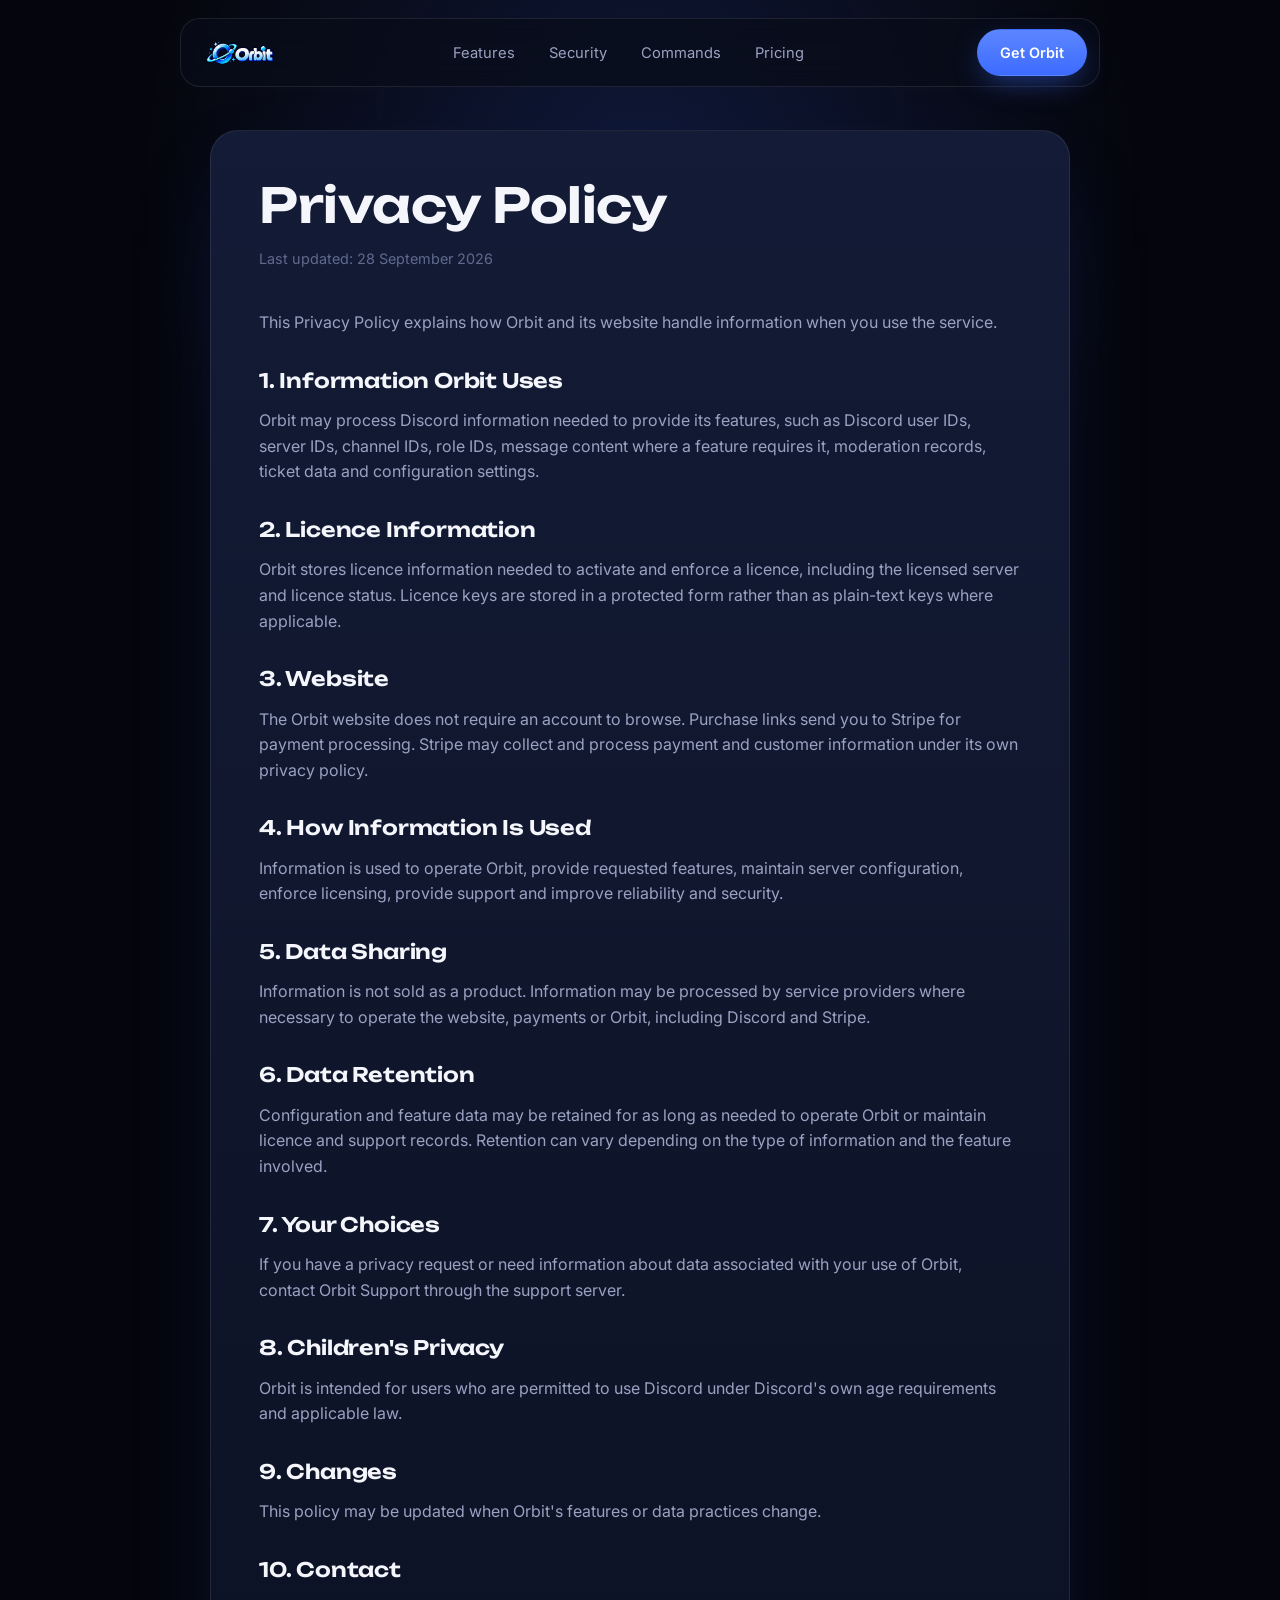
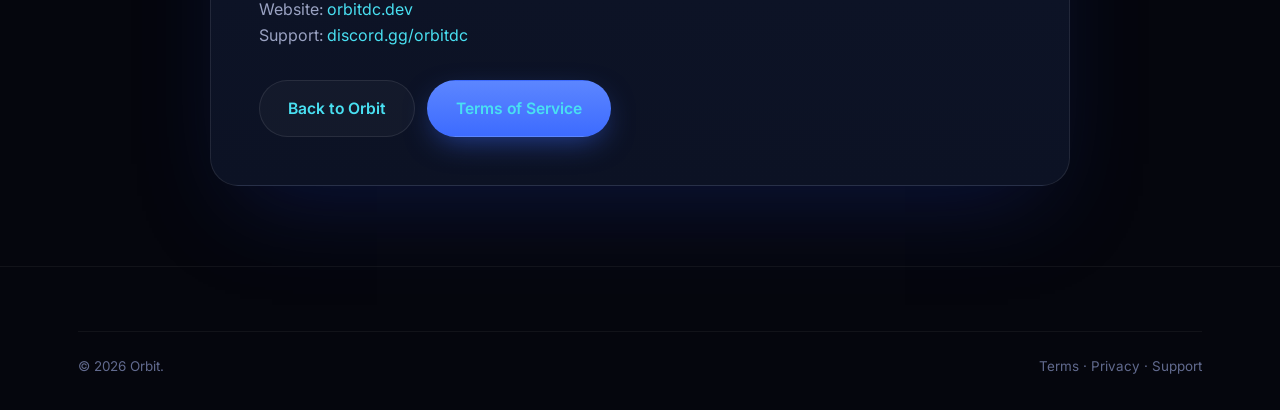
==== privacy.html @ 411e2752 "Add files via upload" ====
<!DOCTYPE html>
<html lang="en">
<head>
<meta charset="UTF-8">
<meta name="viewport" content="width=device-width, initial-scale=1">
<title>Privacy Policy | Orbit</title>
<meta name="description" content="Orbit Privacy Policy.">
<link rel="icon" href="assets/orbit-mascot.png">
<link rel="preconnect" href="https://fonts.googleapis.com">
<link rel="preconnect" href="https://fonts.gstatic.com" crossorigin>
<link href="https://fonts.googleapis.com/css2?family=Inter:wght@400;500;600;700&family=Unbounded:wght@500;600;700&display=swap" rel="stylesheet">
<link rel="stylesheet" href="style.css">
</head>
<body>
<div class="nav-wrap">
  <nav class="nav">
    <a href="index.html" class="nav-logo"><img src="assets/orbit-logo.png" alt="Orbit"></a>
    <ul class="nav-links">
      <li><a href="index.html#features">Features</a></li>
      <li><a href="index.html#security">Security</a></li>
      <li><a href="index.html#commands">Commands</a></li>
      <li><a href="index.html#pricing">Pricing</a></li>
    </ul>
    <div class="nav-cta"><a href="index.html#pricing" class="btn btn-primary">Get Orbit</a></div>
  </nav>
</div>
<main class="simple-page"><div class="container">
<section class="simple-card">
<h1>Privacy Policy</h1>
<p class="updated">Last updated: 28 September 2026</p>
<p>This Privacy Policy explains how Orbit and its website handle information when you use the service.</p>
<h2>1. Information Orbit Uses</h2>
<p>Orbit may process Discord information needed to provide its features, such as Discord user IDs, server IDs, channel IDs, role IDs, message content where a feature requires it, moderation records, ticket data and configuration settings.</p>
<h2>2. Licence Information</h2>
<p>Orbit stores licence information needed to activate and enforce a licence, including the licensed server and licence status. Licence keys are stored in a protected form rather than as plain-text keys where applicable.</p>
<h2>3. Website</h2>
<p>The Orbit website does not require an account to browse. Purchase links send you to Stripe for payment processing. Stripe may collect and process payment and customer information under its own privacy policy.</p>
<h2>4. How Information Is Used</h2>
<p>Information is used to operate Orbit, provide requested features, maintain server configuration, enforce licensing, provide support and improve reliability and security.</p>
<h2>5. Data Sharing</h2>
<p>Information is not sold as a product. Information may be processed by service providers where necessary to operate the website, payments or Orbit, including Discord and Stripe.</p>
<h2>6. Data Retention</h2>
<p>Configuration and feature data may be retained for as long as needed to operate Orbit or maintain licence and support records. Retention can vary depending on the type of information and the feature involved.</p>
<h2>7. Your Choices</h2>
<p>If you have a privacy request or need information about data associated with your use of Orbit, contact Orbit Support through the support server.</p>
<h2>8. Children's Privacy</h2>
<p>Orbit is intended for users who are permitted to use Discord under Discord's own age requirements and applicable law.</p>
<h2>9. Changes</h2>
<p>This policy may be updated when Orbit's features or data practices change.</p>
<h2>10. Contact</h2>
<p>Website: <a href="https://orbitdc.dev/">orbitdc.dev</a><br>Support: <a href="https://discord.gg/orbitdc" target="_blank" rel="noopener">discord.gg/orbitdc</a></p>
<div class="page-actions"><a class="btn btn-ghost" href="index.html">Back to Orbit</a><a class="btn btn-primary" href="terms.html">Terms of Service</a></div>
</section>
</div></main>
<footer class="site-footer">
  <div class="container">
    <div class="footer-bottom">
      <span>&copy; <span id="year"></span> Orbit.</span>
      <span><a href="terms.html">Terms</a> · <a href="privacy.html">Privacy</a> · <a href="https://discord.gg/orbitdc" target="_blank" rel="noopener">Support</a></span>
    </div>
  </div>
</footer>
<script>document.getElementById('year').textContent = new Date().getFullYear();</script>
</body>
</html>
---- style.css ----
/* =========================================================
   ORBIT — stylesheet
   ========================================================= */

:root{
  /* colour */
  --void:        #05060d;
  --navy-900:    #080b18;
  --navy-800:    #0c1224;
  --navy-700:    #131b36;
  --line:        rgba(255,255,255,.09);
  --line-soft:   rgba(255,255,255,.05);

  --blue:        #3d6bff;
  --blue-bright: #5c86ff;
  --blue-deep:   #1c2f7a;
  --cyan:        #49e0f2;
  --purple:      #8a7bff;

  --white:       #f4f6fc;
  --muted:       #9aa2c2;
  --muted-dim:   #616a8e;

  --radius-lg:   28px;
  --radius-md:   18px;
  --radius-sm:   12px;

  --container:   1180px;
  --nav-h:       76px;

  --ease:        cubic-bezier(.2,.7,.2,1);
}

*,*::before,*::after{ box-sizing:border-box; }
html{ scroll-behavior:smooth; }

@media (prefers-reduced-motion: reduce){
  html{ scroll-behavior:auto; }
  *,*::before,*::after{ animation-duration:.001ms !important; animation-iteration-count:1 !important; transition-duration:.001ms !important; }
}

body{
  margin:0;
  background:var(--void);
  color:var(--white);
  font-family:'Inter', sans-serif;
  font-size:16px;
  line-height:1.6;
  -webkit-font-smoothing:antialiased;
  overflow-x:hidden;
}

img{ max-width:100%; display:block; }
a{ color:inherit; text-decoration:none; }
ul{ list-style:none; margin:0; padding:0; }
button{ font:inherit; cursor:pointer; }

h1,h2,h3,h4{
  font-family:'Unbounded', 'Inter', sans-serif;
  font-weight:600;
  line-height:1.12;
  margin:0;
  letter-spacing:-0.01em;
}

.container{
  width:100%;
  max-width:var(--container);
  margin-inline:auto;
  padding-inline:28px;
}

.eyebrow-label{ color:var(--cyan); } /* unused placeholder guard */

::selection{ background:var(--blue); color:#fff; }

:focus-visible{
  outline:2px solid var(--cyan);
  outline-offset:3px;
  border-radius:6px;
}

/* ---------------------------------------------------------
   Shared decorative bits
   --------------------------------------------------------- */

.starfield{
  position:absolute;
  inset:0;
  pointer-events:none;
  overflow:hidden;
}
.star{
  position:absolute;
  width:2px; height:2px;
  background:#fff;
  border-radius:50%;
  animation:twinkle var(--dur,4s) ease-in-out infinite;
  animation-delay:var(--delay,0s);
  opacity:.4;
}
@keyframes twinkle{
  0%,100%{ opacity:.15; transform:scale(1); }
  50%{ opacity:.9; transform:scale(1.4); }
}

.glow-blob{
  position:absolute;
  border-radius:50%;
  filter:blur(90px);
  pointer-events:none;
}

.ring{
  position:absolute;
  border:1px solid rgba(93,140,255,.35);
  border-radius:50%;
  box-shadow:0 0 40px rgba(61,107,255,.12) inset;
}

.section{
  position:relative;
  padding:140px 0;
}
@media (max-width:900px){
  .section{ padding:96px 0; }
}

.section-head{
  max-width:620px;
  margin-bottom:72px;
}
.section-head.center{
  margin-inline:auto;
  text-align:center;
}
.section-head h2{
  font-size:clamp(2rem, 3.4vw, 2.75rem);
  margin-bottom:18px;
}
.section-head p{
  color:var(--muted);
  font-size:1.08rem;
  max-width:52ch;
}
.section-head.center p{ margin-inline:auto; }

.reveal{
  opacity:0;
  transform:translateY(24px);
  transition:opacity .8s var(--ease), transform .8s var(--ease);
}
.reveal.is-visible{
  opacity:1;
  transform:translateY(0);
}

/* buttons */
.btn{
  display:inline-flex;
  align-items:center;
  justify-content:center;
  gap:8px;
  padding:15px 28px;
  border-radius:999px;
  font-weight:600;
  font-size:.98rem;
  border:1px solid transparent;
  transition:transform .25s var(--ease), box-shadow .25s var(--ease), background .25s var(--ease), border-color .25s var(--ease);
  white-space:nowrap;
}
.btn-primary{
  background:linear-gradient(180deg, var(--blue-bright), var(--blue));
  color:#fff;
  box-shadow:0 10px 30px -8px rgba(61,107,255,.55);
}
.btn-primary:hover{
  transform:translateY(-2px);
  box-shadow:0 16px 36px -8px rgba(61,107,255,.7);
}
.btn-ghost{
  background:rgba(255,255,255,.03);
  color:var(--white);
  border-color:var(--line);
}
.btn-ghost:hover{
  background:rgba(255,255,255,.07);
  transform:translateY(-2px);
}
.btn-block{ width:100%; }

/* chips / badges */
.chip{
  display:inline-flex;
  align-items:center;
  gap:8px;
  padding:9px 16px;
  border-radius:999px;
  background:rgba(19,27,54,.7);
  border:1px solid var(--line);
  font-size:.86rem;
  color:var(--muted);
  backdrop-filter:blur(6px);
}
.chip .dot{
  width:6px; height:6px; border-radius:50%;
  background:var(--cyan);
  box-shadow:0 0 8px var(--cyan);
  flex-shrink:0;
}

/* ---------------------------------------------------------
   Navbar
   --------------------------------------------------------- */
.nav-wrap{
  position:fixed;
  top:18px; left:0; right:0;
  z-index:100;
  display:flex;
  justify-content:center;
  padding-inline:20px;
}
.nav{
  width:100%;
  max-width:920px;
  display:flex;
  align-items:center;
  justify-content:space-between;
  gap:24px;
  padding:10px 12px 10px 20px;
  background:rgba(9,13,26,.72);
  border:1px solid var(--line);
  border-radius:20px;
  backdrop-filter:blur(16px);
  -webkit-backdrop-filter:blur(16px);
}
.nav-logo{ display:flex; align-items:center; }
.nav-logo img{ height:26px; width:auto; }

.nav-links{
  display:flex;
  align-items:center;
  gap:6px;
}
.nav-links a{
  padding:9px 14px;
  border-radius:12px;
  font-size:.92rem;
  color:var(--muted);
  transition:color .2s, background .2s;
}
.nav-links a:hover{ color:var(--white); background:rgba(255,255,255,.05); }

.nav-cta .btn{ padding:11px 22px; font-size:.9rem; }

.nav-toggle{
  display:none;
  width:38px; height:38px;
  align-items:center; justify-content:center;
  background:transparent;
  border:1px solid var(--line);
  border-radius:10px;
  color:var(--white);
}
.nav-toggle span,
.nav-toggle span::before,
.nav-toggle span::after{
  content:'';
  display:block;
  width:16px; height:2px;
  background:currentColor;
  position:relative;
  transition:transform .25s;
}
.nav-toggle span::before{ position:absolute; top:-5px; }
.nav-toggle span::after{ position:absolute; top:5px; }

@media (max-width:760px){
  .nav-links{
    position:absolute;
    top:calc(100% + 10px);
    left:0; right:0;
    flex-direction:column;
    align-items:stretch;
    background:rgba(9,13,26,.96);
    border:1px solid var(--line);
    border-radius:16px;
    padding:10px;
    gap:2px;
    display:none;
  }
  .nav-links.open{ display:flex; }
  .nav-links a{ padding:12px 14px; }
  .nav-cta{ display:none; }
  .nav-toggle{ display:flex; }
}

/* ---------------------------------------------------------
   Hero
   --------------------------------------------------------- */
.hero{
  position:relative;
  min-height:100vh;
  display:flex;
  align-items:center;
  padding-top:var(--nav-h);
  overflow:hidden;
  background:
    radial-gradient(ellipse 60% 50% at 78% 32%, rgba(61,107,255,.22), transparent 60%),
    radial-gradient(ellipse 50% 40% at 15% 85%, rgba(73,224,242,.08), transparent 65%),
    var(--void);
}

.hero-inner{
  position:relative;
  z-index:2;
  width:100%;
  max-width:var(--container);
  margin-inline:auto;
  padding-inline:28px;
  display:grid;
  grid-template-columns:1.05fr .95fr;
  align-items:center;
  gap:24px;
}

.hero-copy{ position:relative; z-index:3; padding-block:60px; }

.hero-copy h1{
  font-size:clamp(2.6rem, 5vw, 4.1rem);
  margin-bottom:22px;
  max-width:12ch;
}
.hero-copy .lede{
  color:var(--muted);
  font-size:1.15rem;
  max-width:44ch;
  margin-bottom:36px;
}
.hero-actions{
  display:flex;
  gap:14px;
  flex-wrap:wrap;
  margin-bottom:22px;
}
.hero-fineprint{
  color:var(--muted-dim);
  font-size:.88rem;
}

.hero-stage{
  position:relative;
  height:640px;
}
.hero-orbit-ring{
  position:absolute;
  top:50%; left:50%;
  width:560px; height:560px;
  transform:translate(-50%,-50%) rotate(-18deg);
  border:1px solid rgba(93,140,255,.28);
  border-radius:50%;
  box-shadow:0 0 60px rgba(61,107,255,.08) inset;
}
.hero-orbit-ring::after{
  content:'';
  position:absolute;
  top:50%; left:-4px;
  width:8px; height:8px;
  background:var(--cyan);
  border-radius:50%;
  box-shadow:0 0 12px 3px var(--cyan);
  transform:translateY(-50%);
}
.hero-orbit-ring.r2{
  width:720px; height:720px;
  border-color:rgba(93,140,255,.14);
  transform:translate(-50%,-50%) rotate(10deg);
}
.hero-orbit-ring,
.hero-orbit-ring.r2{
  animation:spin-slow 60s linear infinite;
}
.hero-orbit-ring.r2{ animation-duration:90s; animation-direction:reverse; }
@keyframes spin-slow{ to{ transform:translate(-50%,-50%) rotate(342deg); } }

.hero-glow{
  position:absolute;
  top:50%; left:50%;
  width:480px; height:480px;
  transform:translate(-50%,-50%);
  background:radial-gradient(circle, rgba(61,107,255,.45), transparent 70%);
  filter:blur(30px);
}

.hero-mascot{
  position:absolute;
  top:50%; left:50%;
  width:min(560px, 90%);
  transform:translate(-50%,-50%);
  z-index:2;
  filter:drop-shadow(0 30px 60px rgba(0,0,20,.6));
  animation:float-slow 7s ease-in-out infinite;
}
@keyframes float-slow{
  0%,100%{ transform:translate(-50%,-50%) translateY(0); }
  50%{ transform:translate(-50%,-50%) translateY(-16px); }
}

.hero-tag{
  position:absolute;
  z-index:3;
  animation:float-slow 6s ease-in-out infinite;
}
.hero-tag.t1{ top:10%; left:2%; animation-delay:.2s; }
.hero-tag.t2{ top:6%; right:6%; animation-delay:1.1s; }
.hero-tag.t3{ bottom:16%; left:-4%; animation-delay:.6s; }
.hero-tag.t4{ bottom:6%; right:10%; animation-delay:1.6s; }

@media (max-width:1020px){
  .hero-inner{ grid-template-columns:1fr; text-align:center; }
  .hero-copy{ padding-block:20px 0; }
  .hero-copy h1{ max-width:none; margin-inline:auto; }
  .hero-copy .lede{ margin-inline:auto; }
  .hero-actions{ justify-content:center; }
  .hero-stage{ height:440px; }
  .hero-tag{ display:none; }
}
@media (max-width:520px){
  .hero-stage{ height:340px; }
  .hero-orbit-ring{ width:340px; height:340px; }
  .hero-orbit-ring.r2{ width:420px; height:420px; }
}

/* ---------------------------------------------------------
   Feature showcase (alternating)
   --------------------------------------------------------- */
.feature-row{
  display:grid;
  grid-template-columns:1fr 1fr;
  align-items:center;
  gap:60px;
  padding-block:96px;
  border-top:1px solid var(--line-soft);
}
.feature-row:first-of-type{ border-top:none; }
.feature-row.reverse{ direction:rtl; }
.feature-row.reverse > *{ direction:ltr; }

.feature-text h3{
  font-size:clamp(1.7rem, 2.6vw, 2.3rem);
  margin-bottom:16px;
}
.feature-text p{
  color:var(--muted);
  font-size:1.05rem;
  max-width:42ch;
  margin-bottom:24px;
}
.feature-tags{
  display:flex;
  flex-wrap:wrap;
  gap:10px;
}

.feature-visual{
  position:relative;
  min-height:340px;
  display:flex;
  align-items:center;
  justify-content:center;
}
.feature-visual .fv-glow{
  position:absolute;
  width:70%; height:70%;
  border-radius:50%;
  background:radial-gradient(circle, rgba(61,107,255,.25), transparent 70%);
  filter:blur(40px);
  z-index:0;
}
.feature-visual .fv-mascot{
  position:relative;
  width:54%;
  z-index:2;
  filter:drop-shadow(0 20px 40px rgba(0,0,20,.5));
}
.feature-visual.mascot-bg .fv-mascot{
  position:absolute;
  width:90%;
  opacity:.16;
  z-index:0;
  filter:none;
}

/* discord-style mock card */
.mock-card{
  position:relative;
  z-index:2;
  width:100%;
  max-width:360px;
  background:var(--navy-800);
  border:1px solid var(--line);
  border-radius:var(--radius-md);
  padding:20px;
  box-shadow:0 30px 60px -20px rgba(0,0,10,.6);
}
.mock-card.offset{ margin-left:auto; margin-right:8%; }
.mock-head{
  display:flex;
  align-items:center;
  gap:10px;
  margin-bottom:14px;
  padding-bottom:14px;
  border-bottom:1px solid var(--line-soft);
}
.mock-avatar{
  width:34px; height:34px;
  border-radius:50%;
  background:linear-gradient(160deg, var(--blue-bright), var(--purple));
  flex-shrink:0;
}
.mock-head strong{ font-size:.92rem; }
.mock-head span{ display:block; color:var(--muted-dim); font-size:.78rem; }
.mock-bar{
  border-left:3px solid var(--blue-bright);
  padding:10px 14px;
  background:rgba(61,107,255,.07);
  border-radius:0 10px 10px 0;
  font-size:.86rem;
  color:var(--muted);
  margin-bottom:10px;
}
.mock-bar b{ color:var(--white); }
.mock-actions{ display:flex; gap:8px; flex-wrap:wrap; }
.mock-actions button{
  padding:8px 14px;
  border-radius:9px;
  border:1px solid var(--line);
  background:rgba(255,255,255,.03);
  color:var(--muted);
  font-size:.8rem;
}
.mock-actions button.on{
  background:rgba(61,107,255,.16);
  border-color:rgba(93,140,255,.4);
  color:var(--white);
}

.role-grid{
  position:relative; z-index:2;
  display:grid;
  grid-template-columns:1fr 1fr;
  gap:10px;
  width:100%; max-width:340px;
}
.role-pill{
  display:flex; align-items:center; gap:10px;
  padding:12px 14px;
  background:var(--navy-800);
  border:1px solid var(--line);
  border-radius:12px;
  font-size:.85rem;
}
.role-pill .dot{ width:8px; height:8px; border-radius:50%; }

@media (max-width:860px){
  .feature-row{ grid-template-columns:1fr; gap:36px; padding-block:64px; }
  .feature-row.reverse{ direction:ltr; }
  .feature-visual{ order:-1; }
}

/* ---------------------------------------------------------
   One Bot — constellation section
   --------------------------------------------------------- */
.constellation{
  position:relative;
  width:100%;
  max-width:640px;
  aspect-ratio:1/1;
  margin-inline:auto;
}
.constellation-core{
  position:absolute;
  top:50%; left:50%;
  width:38%;
  transform:translate(-50%,-50%);
  z-index:3;
  filter:drop-shadow(0 20px 50px rgba(0,0,20,.6));
  animation:float-slow 7s ease-in-out infinite;
}
.constellation-ring{
  position:absolute;
  inset:8%;
  border:1px dashed rgba(93,140,255,.3);
  border-radius:50%;
}
.const-item{
  position:absolute;
  transform:translate(-50%,-50%);
  z-index:2;
}
.const-item .chip{ animation:float-slow 5.5s ease-in-out infinite; }

/* ---------------------------------------------------------
   Pricing
   --------------------------------------------------------- */
.pricing-wrap{
  display:grid;
  grid-template-columns:1fr 1fr;
  gap:60px;
  align-items:center;
}
.price-card{
  position:relative;
  background:linear-gradient(180deg, var(--navy-700), var(--navy-800));
  border:1px solid rgba(93,140,255,.28);
  border-radius:var(--radius-lg);
  padding:44px;
  box-shadow:0 40px 90px -30px rgba(20,40,120,.5);
}
.price-card::before{
  content:'';
  position:absolute; inset:0;
  border-radius:inherit;
  padding:1px;
  background:linear-gradient(140deg, rgba(93,140,255,.5), transparent 40%);
  -webkit-mask:linear-gradient(#000 0 0) content-box, linear-gradient(#000 0 0);
  -webkit-mask-composite:xor; mask-composite:exclude;
  pointer-events:none;
}
.price-tag-label{ color:var(--muted); font-size:.95rem; margin-bottom:6px; }
.price-amount{
  display:flex; align-items:baseline; gap:10px;
  margin-bottom:6px;
}
.price-amount .num{
  font-family:'Unbounded', sans-serif;
  font-size:4rem;
  font-weight:600;
}
.price-amount .term{
  color:var(--cyan);
  font-weight:600;
  letter-spacing:.04em;
  font-size:.95rem;
}
.price-sub{ color:var(--muted); margin-bottom:28px; }
.price-list{ display:flex; flex-direction:column; gap:12px; margin-bottom:32px; }
.price-list li{
  display:flex; align-items:center; gap:10px;
  font-size:.96rem;
  color:var(--white);
}
.price-list li svg{ flex-shrink:0; color:var(--cyan); }

.pricing-visual{
  position:relative;
  display:flex;
  align-items:center;
  justify-content:center;
  min-height:320px;
}
.pricing-visual img{ width:70%; filter:drop-shadow(0 25px 50px rgba(0,0,20,.5)); animation:float-slow 7s ease-in-out infinite; }

@media (max-width:900px){
  .pricing-wrap{ grid-template-columns:1fr; }
  .pricing-visual{ order:-1; }
}

/* ---------------------------------------------------------
   How it works
   --------------------------------------------------------- */
.steps{
  display:grid;
  grid-template-columns:repeat(3,1fr);
  gap:28px;
}
.step{
  position:relative;
  padding:32px 26px;
  background:var(--navy-800);
  border:1px solid var(--line);
  border-radius:var(--radius-md);
}
.step .step-no{
  font-family:'Unbounded', sans-serif;
  font-size:.85rem;
  color:var(--cyan);
  margin-bottom:18px;
  display:block;
}
.step h4{ font-size:1.25rem; margin-bottom:10px; }
.step p{ color:var(--muted); font-size:.95rem; }

@media (max-width:820px){
  .steps{ grid-template-columns:1fr; }
}

/* ---------------------------------------------------------
   Commands
   --------------------------------------------------------- */
.command-panel{
  background:var(--navy-800);
  border:1px solid var(--line);
  border-radius:var(--radius-lg);
  padding:10px;
  max-width:720px;
  margin-inline:auto;
  box-shadow:0 40px 80px -30px rgba(0,0,10,.6);
}
.command-row{
  display:flex;
  align-items:center;
  gap:16px;
  padding:16px 18px;
  border-radius:12px;
}
.command-row:hover{ background:rgba(255,255,255,.03); }
.command-row + .command-row{ border-top:1px solid var(--line-soft); }
.command-icon{
  width:36px; height:36px;
  border-radius:10px;
  background:rgba(61,107,255,.16);
  border:1px solid rgba(93,140,255,.3);
  display:flex; align-items:center; justify-content:center;
  color:var(--cyan);
  flex-shrink:0;
  font-family:'Unbounded', sans-serif;
  font-size:.8rem;
}
.command-main{ min-width:0; }
.command-main .cmd{
  font-family:'Unbounded', sans-serif;
  font-size:.92rem;
  color:var(--white);
}
.command-main .cmd span{ color:var(--muted-dim); font-weight:400; margin-left:8px; }
.command-main .desc{ color:var(--muted); font-size:.85rem; margin-top:2px; }

/* ---------------------------------------------------------
   Permissions
   --------------------------------------------------------- */
.perm-wrap{
  display:grid;
  grid-template-columns:1fr 1fr;
  gap:64px;
  align-items:start;
}
.perm-list{
  display:grid;
  grid-template-columns:1fr 1fr;
  gap:12px;
}
.perm-item{
  display:flex; align-items:center; gap:10px;
  padding:12px 14px;
  background:var(--navy-800);
  border:1px solid var(--line);
  border-radius:10px;
  font-size:.88rem;
  color:var(--muted);
}
.perm-item svg{ color:var(--cyan); flex-shrink:0; }

@media (max-width:900px){
  .perm-wrap{ grid-template-columns:1fr; gap:32px; }
  .perm-list{ grid-template-columns:1fr; }
}

/* ---------------------------------------------------------
   Final CTA
   --------------------------------------------------------- */
.final-cta{
  position:relative;
  overflow:hidden;
  padding:160px 0;
  text-align:center;
  background:
    radial-gradient(ellipse 60% 55% at 50% 40%, rgba(61,107,255,.28), transparent 65%),
    var(--void);
}
.final-cta .hero-mascot{
  position:absolute;
  top:50%; left:50%;
  width:420px;
  transform:translate(-50%,-46%);
  opacity:.9;
  z-index:0;
}
.final-cta-inner{ position:relative; z-index:2; }
.final-cta h2{
  font-size:clamp(2.2rem, 4vw, 3.2rem);
  max-width:14ch;
  margin-inline:auto;
  margin-bottom:20px;
}
.final-cta p{
  color:var(--muted);
  max-width:44ch;
  margin-inline:auto;
  margin-bottom:36px;
  font-size:1.08rem;
}
.final-cta .hero-actions{ justify-content:center; }

@media (max-width:700px){
  .final-cta{ padding:120px 0; }
  .final-cta .hero-mascot{ width:280px; }
}

/* ---------------------------------------------------------
   Footer
   --------------------------------------------------------- */
.site-footer{
  border-top:1px solid var(--line-soft);
  padding:64px 0 32px;
}
.footer-top{
  display:flex;
  justify-content:space-between;
  gap:40px;
  flex-wrap:wrap;
  margin-bottom:48px;
}
.footer-brand img{ height:24px; margin-bottom:14px; }
.footer-brand p{ color:var(--muted-dim); font-size:.92rem; max-width:32ch; }
.footer-links{
  display:flex;
  gap:56px;
  flex-wrap:wrap;
}
.footer-col h5{
  font-size:.8rem;
  color:var(--muted-dim);
  margin-bottom:14px;
  font-weight:600;
}
.footer-col a{
  display:block;
  color:var(--muted);
  font-size:.92rem;
  padding:5px 0;
}
.footer-col a:hover{ color:var(--white); }
.footer-bottom{
  border-top:1px solid var(--line-soft);
  padding-top:24px;
  color:var(--muted-dim);
  font-size:.84rem;
  display:flex;
  justify-content:space-between;
  flex-wrap:wrap;
  gap:10px;
}


/* Orbit standalone legal / purchase pages */
.simple-page{
  min-height:100vh;
  padding:130px 0 80px;
  background:
    radial-gradient(ellipse 60% 45% at 50% 10%, rgba(61,107,255,.18), transparent 65%),
    var(--void);
}
.simple-card{
  max-width:860px;
  margin:0 auto;
  padding:48px;
  background:linear-gradient(180deg, var(--navy-700), var(--navy-800));
  border:1px solid var(--line);
  border-radius:var(--radius-lg);
  box-shadow:0 40px 90px -30px rgba(20,40,120,.45);
}
.simple-card h1{font-size:clamp(2rem,4vw,3rem);margin-bottom:12px;}
.simple-card .updated{color:var(--muted-dim);font-size:.9rem;margin-bottom:40px;}
.simple-card h2{font-size:1.25rem;margin:34px 0 10px;}
.simple-card p,.simple-card li{color:var(--muted);}
.simple-card ul{list-style:disc;padding-left:22px;margin:10px 0 20px;}
.simple-card a{color:var(--cyan);}
.simple-card .page-actions{display:flex;gap:12px;flex-wrap:wrap;margin-top:32px;}
.success-card{text-align:center;}
.success-icon{
  width:72px;height:72px;margin:0 auto 24px;border-radius:50%;
  display:flex;align-items:center;justify-content:center;
  color:var(--cyan);background:rgba(73,224,242,.08);
  border:1px solid rgba(73,224,242,.28);font-size:2rem;
}
.success-card h1{max-width:none;}
.success-card .lede{max-width:600px;margin:0 auto 28px;color:var(--muted);font-size:1.08rem;}
.next-steps{max-width:560px;margin:30px auto 0;text-align:left;display:grid;gap:12px;}
.next-step{padding:18px 20px;background:rgba(255,255,255,.025);border:1px solid var(--line);border-radius:14px;}
.next-step strong{display:block;margin-bottom:4px;}
.next-step span{color:var(--muted);font-size:.92rem;}
@media (max-width:600px){
  .simple-card{padding:30px 22px;}
  .simple-page{padding-top:105px;}
}
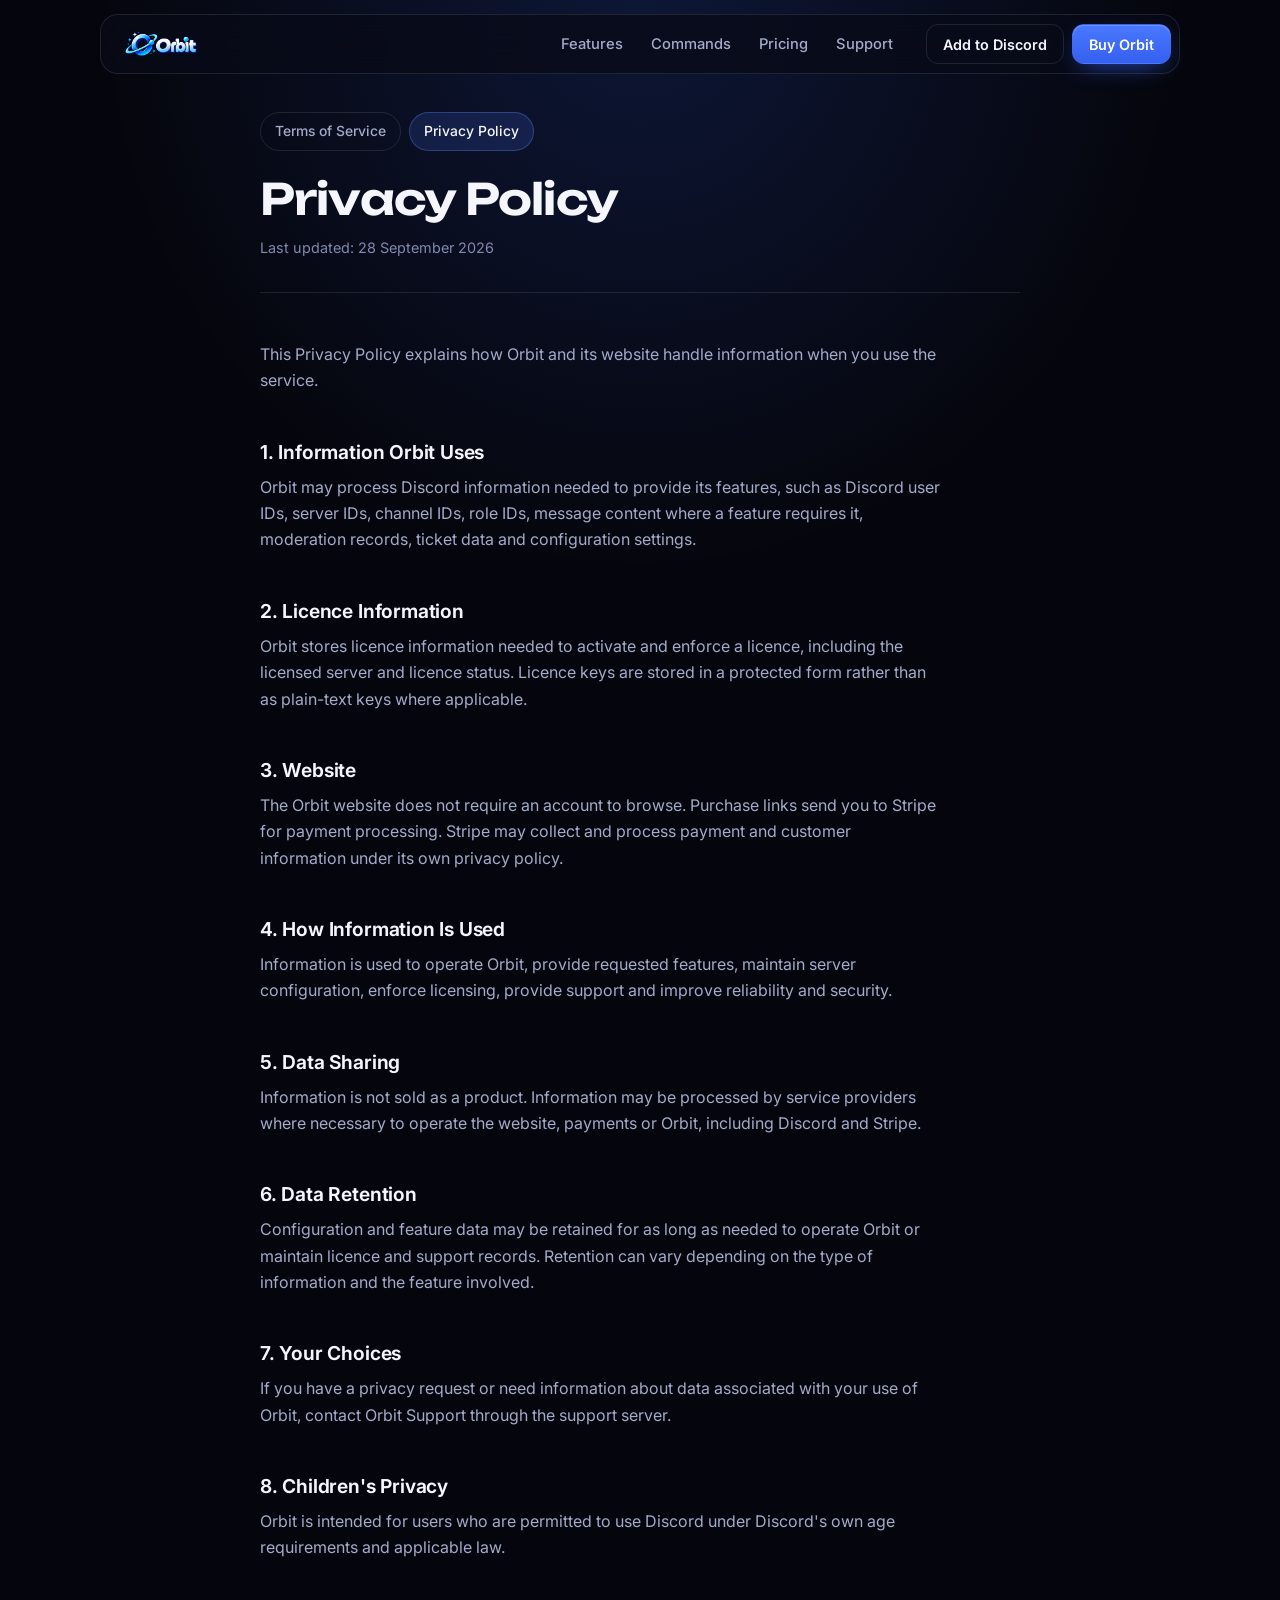
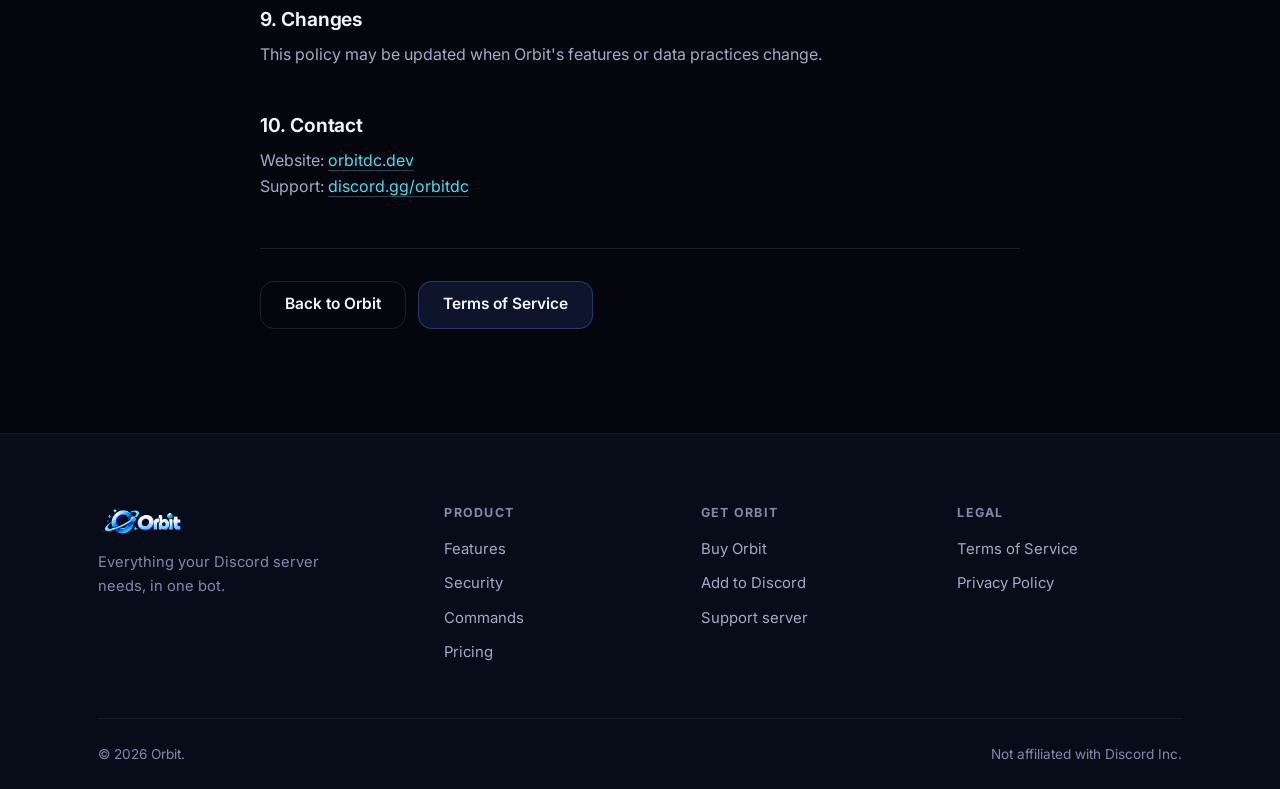
==== commit a2bbb0e7: "Add files via upload" ====
--- a/privacy.html
+++ b/privacy.html
@@ -3,63 +3,127 @@
 <head>
 <meta charset="UTF-8">
 <meta name="viewport" content="width=device-width, initial-scale=1">
-<title>Privacy Policy | Orbit</title>
-<meta name="description" content="Orbit Privacy Policy.">
-<link rel="icon" href="assets/orbit-mascot.png">
+<title>Privacy Policy — Orbit</title>
+<meta name="description" content="How Orbit and the Orbit website handle information, including Discord data, licence information and payments.">
+<meta name="theme-color" content="#3560f0">
+<meta name="color-scheme" content="dark">
+<link rel="canonical" href="https://orbitdc.dev/privacy.html">
+<meta property="og:type" content="website">
+<meta property="og:site_name" content="Orbit">
+<meta property="og:url" content="https://orbitdc.dev/privacy.html">
+<meta property="og:title" content="Privacy Policy — Orbit">
+<meta property="og:description" content="How Orbit and the Orbit website handle information, including Discord data, licence information and payments.">
+<meta property="og:image" content="https://orbitdc.dev/assets/orbit-mascot.png">
+<meta property="og:image:alt" content="Orbit — a glossy blue ringed planet mascot">
+<meta name="twitter:card" content="summary">
+<meta name="twitter:title" content="Privacy Policy — Orbit">
+<meta name="twitter:description" content="How Orbit and the Orbit website handle information, including Discord data, licence information and payments.">
+<meta name="twitter:image" content="https://orbitdc.dev/assets/orbit-mascot.png">
+<link rel="icon" type="image/png" href="assets/orbit-mascot.png">
+<link rel="apple-touch-icon" href="assets/orbit-mascot.png">
 <link rel="preconnect" href="https://fonts.googleapis.com">
 <link rel="preconnect" href="https://fonts.gstatic.com" crossorigin>
-<link href="https://fonts.googleapis.com/css2?family=Inter:wght@400;500;600;700&family=Unbounded:wght@500;600;700&display=swap" rel="stylesheet">
+<link href="https://fonts.googleapis.com/css2?family=Inter:wght@400;500;600;700&family=Unbounded:wght@500;600&display=swap" rel="stylesheet">
 <link rel="stylesheet" href="style.css">
 </head>
 <body>
-<div class="nav-wrap">
-  <nav class="nav">
-    <a href="index.html" class="nav-logo"><img src="assets/orbit-logo.png" alt="Orbit"></a>
-    <ul class="nav-links">
-      <li><a href="index.html#features">Features</a></li>
-      <li><a href="index.html#security">Security</a></li>
-      <li><a href="index.html#commands">Commands</a></li>
-      <li><a href="index.html#pricing">Pricing</a></li>
-    </ul>
-    <div class="nav-cta"><a href="index.html#pricing" class="btn btn-primary">Get Orbit</a></div>
+<a class="skip-link" href="#main">Skip to content</a>
+<svg class="sprite" width="0" height="0" aria-hidden="true" focusable="false">
+  <symbol id="i-check" viewBox="0 0 24 24"><path d="M4 12l5 5L20 6"/></symbol>
+</svg>
+<header class="nav-wrap" id="siteNav">
+  <nav class="nav" aria-label="Primary">
+    <a href="index.html" class="nav-logo" aria-label="Orbit — home"><img src="assets/orbit-logo.png" alt="Orbit" width="84" height="28"></a>
+    <div class="nav-menu" id="navMenu">
+      <ul class="nav-links">
+        <li><a href="index.html#features">Features</a></li>
+        <li><a href="index.html#commands">Commands</a></li>
+        <li><a href="index.html#pricing">Pricing</a></li>
+        <li><a href="#" data-action="support">Support</a></li>
+      </ul>
+      <div class="nav-actions">
+        <a href="#" class="btn btn-ghost btn-sm" data-action="invite">Add to Discord</a>
+        <a href="#" class="btn btn-primary btn-sm" data-action="stripe">Buy Orbit</a>
+      </div>
+    </div>
+    <button class="nav-toggle" id="navToggle" type="button" aria-label="Open menu" aria-expanded="false" aria-controls="navMenu"><span class="bars"></span></button>
   </nav>
-</div>
-<main class="simple-page"><div class="container">
-<section class="simple-card">
-<h1>Privacy Policy</h1>
-<p class="updated">Last updated: 28 September 2026</p>
-<p>This Privacy Policy explains how Orbit and its website handle information when you use the service.</p>
-<h2>1. Information Orbit Uses</h2>
-<p>Orbit may process Discord information needed to provide its features, such as Discord user IDs, server IDs, channel IDs, role IDs, message content where a feature requires it, moderation records, ticket data and configuration settings.</p>
-<h2>2. Licence Information</h2>
-<p>Orbit stores licence information needed to activate and enforce a licence, including the licensed server and licence status. Licence keys are stored in a protected form rather than as plain-text keys where applicable.</p>
-<h2>3. Website</h2>
-<p>The Orbit website does not require an account to browse. Purchase links send you to Stripe for payment processing. Stripe may collect and process payment and customer information under its own privacy policy.</p>
-<h2>4. How Information Is Used</h2>
-<p>Information is used to operate Orbit, provide requested features, maintain server configuration, enforce licensing, provide support and improve reliability and security.</p>
-<h2>5. Data Sharing</h2>
-<p>Information is not sold as a product. Information may be processed by service providers where necessary to operate the website, payments or Orbit, including Discord and Stripe.</p>
-<h2>6. Data Retention</h2>
-<p>Configuration and feature data may be retained for as long as needed to operate Orbit or maintain licence and support records. Retention can vary depending on the type of information and the feature involved.</p>
-<h2>7. Your Choices</h2>
-<p>If you have a privacy request or need information about data associated with your use of Orbit, contact Orbit Support through the support server.</p>
-<h2>8. Children's Privacy</h2>
-<p>Orbit is intended for users who are permitted to use Discord under Discord's own age requirements and applicable law.</p>
-<h2>9. Changes</h2>
-<p>This policy may be updated when Orbit's features or data practices change.</p>
-<h2>10. Contact</h2>
-<p>Website: <a href="https://orbitdc.dev/">orbitdc.dev</a><br>Support: <a href="https://discord.gg/orbitdc" target="_blank" rel="noopener">discord.gg/orbitdc</a></p>
-<div class="page-actions"><a class="btn btn-ghost" href="index.html">Back to Orbit</a><a class="btn btn-primary" href="terms.html">Terms of Service</a></div>
-</section>
-</div></main>
+</header>
+
+<main class="page" id="main">
+  <div class="container">
+    <article class="page-narrow">
+      <div class="legal-switch" role="group" aria-label="Legal pages">
+        <a href="terms.html">Terms of Service</a>
+        <a href="privacy.html" aria-current="page">Privacy Policy</a>
+      </div>
+      <header class="page-head">
+        <h1>Privacy Policy</h1>
+        <p class="updated">Last updated: 28 September 2026</p>
+      </header>
+      <div class="prose">
+        <p>This Privacy Policy explains how Orbit and its website handle information when you use the service.</p>
+        <h2>1. Information Orbit Uses</h2>
+        <p>Orbit may process Discord information needed to provide its features, such as Discord user IDs, server IDs, channel IDs, role IDs, message content where a feature requires it, moderation records, ticket data and configuration settings.</p>
+        <h2>2. Licence Information</h2>
+        <p>Orbit stores licence information needed to activate and enforce a licence, including the licensed server and licence status. Licence keys are stored in a protected form rather than as plain-text keys where applicable.</p>
+        <h2>3. Website</h2>
+        <p>The Orbit website does not require an account to browse. Purchase links send you to Stripe for payment processing. Stripe may collect and process payment and customer information under its own privacy policy.</p>
+        <h2>4. How Information Is Used</h2>
+        <p>Information is used to operate Orbit, provide requested features, maintain server configuration, enforce licensing, provide support and improve reliability and security.</p>
+        <h2>5. Data Sharing</h2>
+        <p>Information is not sold as a product. Information may be processed by service providers where necessary to operate the website, payments or Orbit, including Discord and Stripe.</p>
+        <h2>6. Data Retention</h2>
+        <p>Configuration and feature data may be retained for as long as needed to operate Orbit or maintain licence and support records. Retention can vary depending on the type of information and the feature involved.</p>
+        <h2>7. Your Choices</h2>
+        <p>If you have a privacy request or need information about data associated with your use of Orbit, contact Orbit Support through the support server.</p>
+        <h2>8. Children's Privacy</h2>
+        <p>Orbit is intended for users who are permitted to use Discord under Discord's own age requirements and applicable law.</p>
+        <h2>9. Changes</h2>
+        <p>This policy may be updated when Orbit's features or data practices change.</p>
+        <h2>10. Contact</h2>
+        <p>Website: <a href="https://orbitdc.dev/">orbitdc.dev</a><br>Support: <a href="#" data-action="support">discord.gg/orbitdc</a></p>
+      </div>
+      <div class="page-actions">
+        <a class="btn btn-ghost" href="index.html">Back to Orbit</a>
+        <a class="btn btn-secondary" href="terms.html">Terms of Service</a>
+      </div>
+    </article>
+  </div>
+</main>
+
 <footer class="site-footer">
   <div class="container">
+    <div class="footer-top">
+      <div class="footer-brand">
+        <img src="assets/orbit-logo.png" alt="Orbit" width="90" height="30" loading="lazy">
+        <p>Everything your Discord server needs, in one bot.</p>
+      </div>
+      <nav class="footer-col" aria-label="Product">
+        <h2>Product</h2>
+        <a href="index.html#features">Features</a>
+        <a href="index.html#security">Security</a>
+        <a href="index.html#commands">Commands</a>
+        <a href="index.html#pricing">Pricing</a>
+      </nav>
+      <nav class="footer-col" aria-label="Get Orbit">
+        <h2>Get Orbit</h2>
+        <a href="#" data-action="stripe">Buy Orbit</a>
+        <a href="#" data-action="invite">Add to Discord</a>
+        <a href="#" data-action="support">Support server</a>
+      </nav>
+      <nav class="footer-col" aria-label="Legal">
+        <h2>Legal</h2>
+        <a href="terms.html">Terms of Service</a>
+        <a href="privacy.html">Privacy Policy</a>
+      </nav>
+    </div>
     <div class="footer-bottom">
-      <span>&copy; <span id="year"></span> Orbit.</span>
-      <span><a href="terms.html">Terms</a> · <a href="privacy.html">Privacy</a> · <a href="https://discord.gg/orbitdc" target="_blank" rel="noopener">Support</a></span>
+      <span>&copy; <span id="year">2026</span> Orbit.</span>
+      <span>Not affiliated with Discord Inc.</span>
     </div>
   </div>
 </footer>
-<script>document.getElementById('year').textContent = new Date().getFullYear();</script>
+<script src="script.js"></script>
 </body>
-</html>+</html>
--- a/style.css
+++ b/style.css
@@ -1,5 +1,8 @@
 /* =========================================================
    ORBIT — stylesheet
+   Sections: tokens · base · buttons · nav · hero · paths ·
+   sections · features/discord mocks · commands · permissions ·
+   pricing · support · final CTA · footer · inner pages
    ========================================================= */
 
 :root{
@@ -8,889 +11,577 @@
   --navy-900:    #080b18;
   --navy-800:    #0c1224;
   --navy-700:    #131b36;
-  --line:        rgba(255,255,255,.09);
-  --line-soft:   rgba(255,255,255,.05);
-
-  --blue:        #3d6bff;
-  --blue-bright: #5c86ff;
-  --blue-deep:   #1c2f7a;
+  --line:        rgba(255,255,255,.10);
+  --line-soft:   rgba(255,255,255,.06);
+  --line-blue:   rgba(93,140,255,.32);
+
+  --blue:        #3560f0;
+  --blue-bright: #4a78ff;
   --cyan:        #49e0f2;
   --purple:      #8a7bff;
+  --discord:     #5865f2;
 
   --white:       #f4f6fc;
-  --muted:       #9aa2c2;
-  --muted-dim:   #616a8e;
-
-  --radius-lg:   28px;
-  --radius-md:   18px;
-  --radius-sm:   12px;
-
-  --container:   1180px;
-  --nav-h:       76px;
-
-  --ease:        cubic-bezier(.2,.7,.2,1);
+  --muted:       #a3abc9;
+  --muted-dim:   #8089ae;
+
+  /* radii */
+  --r-sm: 10px;
+  --r-md: 14px;
+  --r-lg: 20px;
+
+  /* spacing scale */
+  --s-1: 8px;  --s-2: 16px; --s-3: 24px;
+  --s-4: 32px; --s-5: 48px; --s-6: 72px; --s-7: 104px;
+
+  --container: 1140px;
+  --ease: cubic-bezier(.2,.7,.2,1);
+  --shadow-card: 0 24px 60px -28px rgba(0,0,12,.7);
 }
 
 *,*::before,*::after{ box-sizing:border-box; }
-html{ scroll-behavior:smooth; }
-
-@media (prefers-reduced-motion: reduce){
-  html{ scroll-behavior:auto; }
-  *,*::before,*::after{ animation-duration:.001ms !important; animation-iteration-count:1 !important; transition-duration:.001ms !important; }
-}
-
+html{ scroll-behavior:smooth; -webkit-text-size-adjust:100%; }
 body{
   margin:0;
   background:var(--void);
   color:var(--white);
-  font-family:'Inter', sans-serif;
+  font-family:'Inter', system-ui, -apple-system, 'Segoe UI', Roboto, sans-serif;
   font-size:16px;
-  line-height:1.6;
+  line-height:1.65;
   -webkit-font-smoothing:antialiased;
   overflow-x:hidden;
 }
-
-img{ max-width:100%; display:block; }
+img{ max-width:100%; height:auto; display:block; }
 a{ color:inherit; text-decoration:none; }
-ul{ list-style:none; margin:0; padding:0; }
-button{ font:inherit; cursor:pointer; }
-
-h1,h2,h3,h4{
-  font-family:'Unbounded', 'Inter', sans-serif;
+ul,ol{ list-style:none; margin:0; padding:0; }
+button{ font:inherit; }
+h1,h2,h3,h4,p{ margin:0; }
+h1,h2{
+  font-family:'Unbounded','Inter',system-ui,sans-serif;
   font-weight:600;
-  line-height:1.12;
-  margin:0;
-  letter-spacing:-0.01em;
-}
-
-.container{
-  width:100%;
-  max-width:var(--container);
-  margin-inline:auto;
-  padding-inline:28px;
-}
-
-.eyebrow-label{ color:var(--cyan); } /* unused placeholder guard */
-
+  line-height:1.14;
+  letter-spacing:-.02em;
+}
+h3,h4{
+  font-family:'Inter',system-ui,sans-serif;
+  font-weight:650;
+  line-height:1.25;
+  letter-spacing:-.01em;
+}
+code,.mono{ font-family:ui-monospace,'SF Mono','Cascadia Mono',Menlo,Consolas,monospace; }
 ::selection{ background:var(--blue); color:#fff; }
-
-:focus-visible{
-  outline:2px solid var(--cyan);
-  outline-offset:3px;
-  border-radius:6px;
-}
-
-/* ---------------------------------------------------------
-   Shared decorative bits
-   --------------------------------------------------------- */
-
-.starfield{
-  position:absolute;
-  inset:0;
+:focus-visible{ outline:2px solid var(--cyan); outline-offset:3px; border-radius:6px; }
+
+.container{ width:100%; max-width:var(--container); margin-inline:auto; padding-inline:28px; }
+.sr-only{
+  position:absolute; width:1px; height:1px; padding:0; margin:-1px;
+  overflow:hidden; clip:rect(0,0,0,0); white-space:nowrap; border:0;
+}
+.skip-link{
+  position:fixed; top:8px; left:8px; z-index:200;
+  padding:10px 16px; border-radius:var(--r-sm);
+  background:var(--white); color:var(--void); font-weight:600;
+  transform:translateY(-200%);
+}
+.skip-link:focus{ transform:none; }
+.sprite{ position:absolute; width:0; height:0; overflow:hidden; }
+.icon{ width:18px; height:18px; flex-shrink:0; stroke:currentColor; fill:none; stroke-width:2; stroke-linecap:round; stroke-linejoin:round; }
+
+@media (prefers-reduced-motion: reduce){
+  html{ scroll-behavior:auto; }
+  *,*::before,*::after{ animation:none !important; transition-duration:.001ms !important; }
+}
+
+/* ---------- reveal (only hidden when JS is running) ---------- */
+.js .reveal{ opacity:0; transform:translateY(18px); transition:opacity .7s var(--ease), transform .7s var(--ease); }
+.js .reveal.is-visible{ opacity:1; transform:none; }
+
+/* ---------- buttons ---------- */
+.btn{
+  display:inline-flex; align-items:center; justify-content:center; gap:10px;
+  min-height:48px; padding:12px 24px;
+  border-radius:var(--r-md);
+  border:1px solid transparent;
+  font-weight:600; font-size:.97rem; line-height:1.2; text-align:center;
+  cursor:pointer;
+  transition:transform .2s var(--ease), box-shadow .2s var(--ease), background .2s, border-color .2s, color .2s;
+}
+.btn-lg{ min-height:54px; padding:14px 28px; font-size:1rem; }
+.btn-sm{ min-height:40px; padding:8px 16px; font-size:.9rem; border-radius:12px; }
+.btn-block{ width:100%; }
+.btn-primary{
+  background:linear-gradient(180deg,var(--blue-bright),var(--blue));
+  color:#fff;
+  box-shadow:0 8px 24px -10px rgba(53,96,240,.9), inset 0 1px 0 rgba(255,255,255,.18);
+}
+.btn-primary:hover{ transform:translateY(-1px); box-shadow:0 12px 28px -10px rgba(74,120,255,.95), inset 0 1px 0 rgba(255,255,255,.22); }
+.btn-secondary{
+  background:rgba(74,120,255,.13);
+  border-color:var(--line-blue);
+  color:var(--white);
+}
+.btn-secondary:hover{ background:rgba(74,120,255,.22); border-color:rgba(120,160,255,.55); }
+.btn-ghost{
+  background:transparent;
+  border-color:var(--line);
+  color:var(--white);
+}
+.btn-ghost:hover{ background:rgba(255,255,255,.06); border-color:rgba(255,255,255,.2); }
+.btn:active{ transform:translateY(0); }
+
+.link-arrow{
+  display:inline-flex; align-items:center; gap:6px;
+  color:var(--cyan); font-weight:600; font-size:.95rem;
+  padding-block:6px;
+}
+.link-arrow .icon{ width:16px; height:16px; transition:transform .2s var(--ease); }
+.link-arrow:hover .icon{ transform:translateX(3px); }
+
+/* ---------- nav ---------- */
+.nav-wrap{
+  position:fixed; top:14px; left:0; right:0; z-index:100;
+  padding-inline:16px;
   pointer-events:none;
-  overflow:hidden;
-}
-.star{
-  position:absolute;
-  width:2px; height:2px;
-  background:#fff;
-  border-radius:50%;
-  animation:twinkle var(--dur,4s) ease-in-out infinite;
-  animation-delay:var(--delay,0s);
-  opacity:.4;
-}
-@keyframes twinkle{
-  0%,100%{ opacity:.15; transform:scale(1); }
-  50%{ opacity:.9; transform:scale(1.4); }
-}
-
-.glow-blob{
-  position:absolute;
-  border-radius:50%;
-  filter:blur(90px);
-  pointer-events:none;
-}
-
-.ring{
-  position:absolute;
-  border:1px solid rgba(93,140,255,.35);
-  border-radius:50%;
-  box-shadow:0 0 40px rgba(61,107,255,.12) inset;
-}
-
-.section{
+}
+.nav{
+  pointer-events:auto;
   position:relative;
-  padding:140px 0;
-}
+  max-width:1080px; margin-inline:auto;
+  display:flex; align-items:center; justify-content:space-between; gap:20px;
+  padding:8px 8px 8px 18px;
+  background:rgba(8,11,24,.78);
+  border:1px solid var(--line);
+  border-radius:18px;
+  -webkit-backdrop-filter:blur(16px); backdrop-filter:blur(16px);
+  transition:background .25s, border-color .25s;
+}
+.nav-wrap.scrolled .nav{ background:rgba(8,11,24,.92); border-color:rgba(255,255,255,.14); }
+.nav-logo{ display:flex; align-items:center; flex-shrink:0; }
+.nav-logo img{ height:28px; width:auto; }
+.nav-menu{ display:flex; align-items:center; gap:20px; flex:1; justify-content:flex-end; }
+.nav-links{ display:flex; align-items:center; gap:2px; }
+.nav-links a{
+  display:block; padding:9px 13px; border-radius:10px;
+  font-size:.92rem; font-weight:500; color:var(--muted);
+  transition:color .2s, background .2s;
+}
+.nav-links a:hover,.nav-links a[aria-current="page"]{ color:var(--white); background:rgba(255,255,255,.06); }
+.nav-actions{ display:flex; align-items:center; gap:8px; }
+.nav-toggle{
+  display:none; width:44px; height:44px;
+  align-items:center; justify-content:center;
+  background:transparent; border:1px solid var(--line); border-radius:12px;
+  color:var(--white); cursor:pointer;
+}
+.nav-toggle .bars,.nav-toggle .bars::before,.nav-toggle .bars::after{
+  display:block; width:18px; height:2px; background:currentColor; border-radius:2px;
+  transition:transform .25s var(--ease), background .2s;
+}
+.nav-toggle .bars{ position:relative; }
+.nav-toggle .bars::before,.nav-toggle .bars::after{ content:''; position:absolute; left:0; }
+.nav-toggle .bars::before{ top:-6px; }
+.nav-toggle .bars::after{ top:6px; }
+.nav-toggle[aria-expanded="true"] .bars{ background:transparent; }
+.nav-toggle[aria-expanded="true"] .bars::before{ transform:translateY(6px) rotate(45deg); }
+.nav-toggle[aria-expanded="true"] .bars::after{ transform:translateY(-6px) rotate(-45deg); }
+
+@media (max-width:1040px){ .nav-actions .btn-ghost{ display:none; } }
 @media (max-width:900px){
-  .section{ padding:96px 0; }
-}
-
-.section-head{
-  max-width:620px;
-  margin-bottom:72px;
-}
-.section-head.center{
-  margin-inline:auto;
-  text-align:center;
-}
-.section-head h2{
-  font-size:clamp(2rem, 3.4vw, 2.75rem);
-  margin-bottom:18px;
-}
-.section-head p{
-  color:var(--muted);
-  font-size:1.08rem;
-  max-width:52ch;
-}
-.section-head.center p{ margin-inline:auto; }
-
-.reveal{
-  opacity:0;
-  transform:translateY(24px);
-  transition:opacity .8s var(--ease), transform .8s var(--ease);
-}
-.reveal.is-visible{
-  opacity:1;
-  transform:translateY(0);
-}
-
-/* buttons */
-.btn{
-  display:inline-flex;
-  align-items:center;
-  justify-content:center;
-  gap:8px;
-  padding:15px 28px;
-  border-radius:999px;
-  font-weight:600;
-  font-size:.98rem;
-  border:1px solid transparent;
-  transition:transform .25s var(--ease), box-shadow .25s var(--ease), background .25s var(--ease), border-color .25s var(--ease);
-  white-space:nowrap;
-}
-.btn-primary{
-  background:linear-gradient(180deg, var(--blue-bright), var(--blue));
-  color:#fff;
-  box-shadow:0 10px 30px -8px rgba(61,107,255,.55);
-}
-.btn-primary:hover{
-  transform:translateY(-2px);
-  box-shadow:0 16px 36px -8px rgba(61,107,255,.7);
-}
-.btn-ghost{
-  background:rgba(255,255,255,.03);
-  color:var(--white);
-  border-color:var(--line);
-}
-.btn-ghost:hover{
-  background:rgba(255,255,255,.07);
-  transform:translateY(-2px);
-}
-.btn-block{ width:100%; }
-
-/* chips / badges */
-.chip{
-  display:inline-flex;
-  align-items:center;
-  gap:8px;
-  padding:9px 16px;
-  border-radius:999px;
-  background:rgba(19,27,54,.7);
-  border:1px solid var(--line);
-  font-size:.86rem;
-  color:var(--muted);
-  backdrop-filter:blur(6px);
-}
-.chip .dot{
-  width:6px; height:6px; border-radius:50%;
-  background:var(--cyan);
-  box-shadow:0 0 8px var(--cyan);
-  flex-shrink:0;
-}
-
-/* ---------------------------------------------------------
-   Navbar
-   --------------------------------------------------------- */
-.nav-wrap{
-  position:fixed;
-  top:18px; left:0; right:0;
-  z-index:100;
-  display:flex;
-  justify-content:center;
-  padding-inline:20px;
-}
-.nav{
-  width:100%;
-  max-width:920px;
-  display:flex;
-  align-items:center;
-  justify-content:space-between;
-  gap:24px;
-  padding:10px 12px 10px 20px;
-  background:rgba(9,13,26,.72);
-  border:1px solid var(--line);
-  border-radius:20px;
-  backdrop-filter:blur(16px);
-  -webkit-backdrop-filter:blur(16px);
-}
-.nav-logo{ display:flex; align-items:center; }
-.nav-logo img{ height:26px; width:auto; }
-
-.nav-links{
-  display:flex;
-  align-items:center;
-  gap:6px;
-}
-.nav-links a{
-  padding:9px 14px;
-  border-radius:12px;
-  font-size:.92rem;
-  color:var(--muted);
-  transition:color .2s, background .2s;
-}
-.nav-links a:hover{ color:var(--white); background:rgba(255,255,255,.05); }
-
-.nav-cta .btn{ padding:11px 22px; font-size:.9rem; }
-
-.nav-toggle{
-  display:none;
-  width:38px; height:38px;
-  align-items:center; justify-content:center;
-  background:transparent;
-  border:1px solid var(--line);
-  border-radius:10px;
-  color:var(--white);
-}
-.nav-toggle span,
-.nav-toggle span::before,
-.nav-toggle span::after{
-  content:'';
-  display:block;
-  width:16px; height:2px;
-  background:currentColor;
-  position:relative;
-  transition:transform .25s;
-}
-.nav-toggle span::before{ position:absolute; top:-5px; }
-.nav-toggle span::after{ position:absolute; top:5px; }
-
-@media (max-width:760px){
-  .nav-links{
-    position:absolute;
-    top:calc(100% + 10px);
-    left:0; right:0;
-    flex-direction:column;
-    align-items:stretch;
-    background:rgba(9,13,26,.96);
-    border:1px solid var(--line);
-    border-radius:16px;
-    padding:10px;
-    gap:2px;
+  .nav-toggle{ display:inline-flex; }
+  .nav-menu{
+    position:absolute; top:calc(100% + 8px); left:0; right:0;
+    flex-direction:column; align-items:stretch; gap:12px;
+    padding:12px;
+    background:rgba(8,11,24,.98);
+    border:1px solid var(--line); border-radius:18px;
+    box-shadow:var(--shadow-card);
     display:none;
   }
-  .nav-links.open{ display:flex; }
-  .nav-links a{ padding:12px 14px; }
-  .nav-cta{ display:none; }
-  .nav-toggle{ display:flex; }
-}
-
-/* ---------------------------------------------------------
-   Hero
-   --------------------------------------------------------- */
+  .nav-menu.open{ display:flex; }
+  .nav-links{ flex-direction:column; align-items:stretch; gap:2px; }
+  .nav-links a{ padding:14px; font-size:1rem; }
+  .nav-actions{ flex-direction:column; align-items:stretch; padding-top:12px; border-top:1px solid var(--line-soft); }
+  .nav-actions .btn,.nav-actions .btn-ghost{ display:inline-flex; min-height:48px; font-size:.97rem; }
+  .nav-actions .btn-primary{ order:-1; }
+}
+
+/* ---------- hero ---------- */
 .hero{
-  position:relative;
-  min-height:100vh;
-  display:flex;
-  align-items:center;
-  padding-top:var(--nav-h);
-  overflow:hidden;
+  position:relative; overflow:hidden;
+  padding:calc(var(--s-7) + 24px) 0 var(--s-6);
   background:
-    radial-gradient(ellipse 60% 50% at 78% 32%, rgba(61,107,255,.22), transparent 60%),
-    radial-gradient(ellipse 50% 40% at 15% 85%, rgba(73,224,242,.08), transparent 65%),
+    radial-gradient(ellipse 55% 60% at 80% 40%, rgba(53,96,240,.20), transparent 65%),
     var(--void);
 }
-
+.starfield{ position:absolute; inset:0; pointer-events:none; overflow:hidden; }
+.star{
+  position:absolute; background:#fff; border-radius:50%; opacity:.35;
+  animation:twinkle var(--dur,4s) ease-in-out infinite; animation-delay:var(--delay,0s);
+}
+@keyframes twinkle{ 0%,100%{ opacity:.12; } 50%{ opacity:.75; } }
 .hero-inner{
-  position:relative;
-  z-index:2;
-  width:100%;
-  max-width:var(--container);
-  margin-inline:auto;
-  padding-inline:28px;
-  display:grid;
-  grid-template-columns:1.05fr .95fr;
-  align-items:center;
-  gap:24px;
-}
-
-.hero-copy{ position:relative; z-index:3; padding-block:60px; }
-
-.hero-copy h1{
-  font-size:clamp(2.6rem, 5vw, 4.1rem);
-  margin-bottom:22px;
-  max-width:12ch;
-}
-.hero-copy .lede{
-  color:var(--muted);
-  font-size:1.15rem;
-  max-width:44ch;
-  margin-bottom:36px;
-}
-.hero-actions{
-  display:flex;
-  gap:14px;
-  flex-wrap:wrap;
-  margin-bottom:22px;
-}
-.hero-fineprint{
-  color:var(--muted-dim);
-  font-size:.88rem;
-}
-
-.hero-stage{
-  position:relative;
-  height:640px;
-}
-.hero-orbit-ring{
-  position:absolute;
-  top:50%; left:50%;
-  width:560px; height:560px;
+  position:relative; z-index:2;
+  display:grid; grid-template-columns:1.1fr .9fr; align-items:center; gap:var(--s-4);
+}
+.hero h1{ font-size:clamp(2rem,4.2vw,3.1rem); max-width:16ch; margin-bottom:var(--s-3); }
+.hero .lede{ color:var(--muted); font-size:1.15rem; max-width:46ch; margin-bottom:var(--s-4); }
+.hero-actions{ display:flex; flex-wrap:wrap; gap:12px; margin-bottom:var(--s-3); }
+.hero-points{ display:flex; flex-wrap:wrap; gap:8px 22px; color:var(--muted); font-size:.92rem; margin-bottom:var(--s-3); }
+.hero-points li{ display:inline-flex; align-items:center; gap:8px; }
+.hero-points .icon{ color:var(--cyan); width:16px; height:16px; }
+.hero-support{ color:var(--muted); font-size:.95rem; }
+.hero-support a{ color:var(--cyan); font-weight:600; border-bottom:1px solid rgba(73,224,242,.35); }
+.hero-support a:hover{ border-color:var(--cyan); }
+
+.hero-stage{ position:relative; aspect-ratio:1/1; max-width:500px; width:100%; margin-inline:auto; }
+.hero-stage::before{
+  content:''; position:absolute; inset:12%; border-radius:50%;
+  background:radial-gradient(circle, rgba(53,96,240,.42), transparent 68%);
+  filter:blur(24px);
+}
+.ring{
+  position:absolute; top:50%; left:50%; border-radius:50%;
+  border:1px solid rgba(93,140,255,.26);
   transform:translate(-50%,-50%) rotate(-18deg);
-  border:1px solid rgba(93,140,255,.28);
-  border-radius:50%;
-  box-shadow:0 0 60px rgba(61,107,255,.08) inset;
-}
-.hero-orbit-ring::after{
-  content:'';
-  position:absolute;
-  top:50%; left:-4px;
-  width:8px; height:8px;
-  background:var(--cyan);
-  border-radius:50%;
-  box-shadow:0 0 12px 3px var(--cyan);
-  transform:translateY(-50%);
-}
-.hero-orbit-ring.r2{
-  width:720px; height:720px;
-  border-color:rgba(93,140,255,.14);
-  transform:translate(-50%,-50%) rotate(10deg);
-}
-.hero-orbit-ring,
-.hero-orbit-ring.r2{
-  animation:spin-slow 60s linear infinite;
-}
-.hero-orbit-ring.r2{ animation-duration:90s; animation-direction:reverse; }
-@keyframes spin-slow{ to{ transform:translate(-50%,-50%) rotate(342deg); } }
-
-.hero-glow{
-  position:absolute;
-  top:50%; left:50%;
-  width:480px; height:480px;
-  transform:translate(-50%,-50%);
-  background:radial-gradient(circle, rgba(61,107,255,.45), transparent 70%);
-  filter:blur(30px);
-}
-
+}
+.ring.r1{ width:96%; height:96%; animation:spin 80s linear infinite; }
+.ring.r1::after{
+  content:''; position:absolute; top:50%; left:-4px; width:8px; height:8px; border-radius:50%;
+  background:var(--cyan); box-shadow:0 0 10px 2px rgba(73,224,242,.7); transform:translateY(-50%);
+}
+.ring.r2{ width:118%; height:118%; border-color:rgba(93,140,255,.11); }
+@keyframes spin{ to{ transform:translate(-50%,-50%) rotate(342deg); } }
 .hero-mascot{
-  position:absolute;
-  top:50%; left:50%;
-  width:min(560px, 90%);
-  transform:translate(-50%,-50%);
-  z-index:2;
-  filter:drop-shadow(0 30px 60px rgba(0,0,20,.6));
-  animation:float-slow 7s ease-in-out infinite;
-}
-@keyframes float-slow{
-  0%,100%{ transform:translate(-50%,-50%) translateY(0); }
-  50%{ transform:translate(-50%,-50%) translateY(-16px); }
-}
-
-.hero-tag{
-  position:absolute;
-  z-index:3;
-  animation:float-slow 6s ease-in-out infinite;
-}
-.hero-tag.t1{ top:10%; left:2%; animation-delay:.2s; }
-.hero-tag.t2{ top:6%; right:6%; animation-delay:1.1s; }
-.hero-tag.t3{ bottom:16%; left:-4%; animation-delay:.6s; }
-.hero-tag.t4{ bottom:6%; right:10%; animation-delay:1.6s; }
-
-@media (max-width:1020px){
-  .hero-inner{ grid-template-columns:1fr; text-align:center; }
-  .hero-copy{ padding-block:20px 0; }
-  .hero-copy h1{ max-width:none; margin-inline:auto; }
-  .hero-copy .lede{ margin-inline:auto; }
-  .hero-actions{ justify-content:center; }
-  .hero-stage{ height:440px; }
-  .hero-tag{ display:none; }
+  position:absolute; top:50%; left:50%; width:74%;
+  transform:translate(-50%,-50%); z-index:2;
+  filter:drop-shadow(0 26px 40px rgba(0,0,20,.55));
+  animation:float 8s ease-in-out infinite;
+}
+@keyframes float{
+  0%,100%{ transform:translate(-50%,-50%); }
+  50%{ transform:translate(-50%,calc(-50% - 10px)); }
+}
+
+@media (max-width:960px){
+  .hero{ padding-top:calc(var(--s-6) + 40px); padding-bottom:var(--s-5); }
+  .hero-inner{ grid-template-columns:1fr; gap:var(--s-3); }
+  .hero h1{ max-width:18ch; }
+  .hero-stage{ max-width:340px; }
 }
 @media (max-width:520px){
-  .hero-stage{ height:340px; }
-  .hero-orbit-ring{ width:340px; height:340px; }
-  .hero-orbit-ring.r2{ width:420px; height:420px; }
-}
-
-/* ---------------------------------------------------------
-   Feature showcase (alternating)
-   --------------------------------------------------------- */
-.feature-row{
-  display:grid;
-  grid-template-columns:1fr 1fr;
-  align-items:center;
-  gap:60px;
-  padding-block:96px;
-  border-top:1px solid var(--line-soft);
-}
-.feature-row:first-of-type{ border-top:none; }
-.feature-row.reverse{ direction:rtl; }
-.feature-row.reverse > *{ direction:ltr; }
-
-.feature-text h3{
-  font-size:clamp(1.7rem, 2.6vw, 2.3rem);
-  margin-bottom:16px;
-}
-.feature-text p{
-  color:var(--muted);
-  font-size:1.05rem;
-  max-width:42ch;
-  margin-bottom:24px;
-}
-.feature-tags{
-  display:flex;
-  flex-wrap:wrap;
-  gap:10px;
-}
-
-.feature-visual{
-  position:relative;
-  min-height:340px;
-  display:flex;
-  align-items:center;
-  justify-content:center;
-}
-.feature-visual .fv-glow{
-  position:absolute;
-  width:70%; height:70%;
-  border-radius:50%;
-  background:radial-gradient(circle, rgba(61,107,255,.25), transparent 70%);
-  filter:blur(40px);
-  z-index:0;
-}
-.feature-visual .fv-mascot{
-  position:relative;
-  width:54%;
-  z-index:2;
-  filter:drop-shadow(0 20px 40px rgba(0,0,20,.5));
-}
-.feature-visual.mascot-bg .fv-mascot{
-  position:absolute;
-  width:90%;
-  opacity:.16;
-  z-index:0;
-  filter:none;
-}
-
-/* discord-style mock card */
-.mock-card{
-  position:relative;
-  z-index:2;
-  width:100%;
-  max-width:360px;
+  .container{ padding-inline:20px; }
+  .hero h1{ font-size:clamp(1.85rem,8vw,2.2rem); }
+  .hero .lede{ font-size:1.05rem; }
+  .hero-actions .btn{ width:100%; }
+  .hero-stage{ max-width:260px; }
+}
+
+/* ---------- paths (three clear actions) ---------- */
+.paths{ padding:0 0 var(--s-6); position:relative; z-index:3; background:var(--void); }
+.paths-grid{ display:grid; grid-template-columns:repeat(3,1fr); gap:16px; }
+.path{
+  display:flex; flex-direction:column; align-items:flex-start; gap:var(--s-1);
+  padding:var(--s-3);
   background:var(--navy-800);
   border:1px solid var(--line);
-  border-radius:var(--radius-md);
-  padding:20px;
-  box-shadow:0 30px 60px -20px rgba(0,0,10,.6);
-}
-.mock-card.offset{ margin-left:auto; margin-right:8%; }
-.mock-head{
-  display:flex;
-  align-items:center;
-  gap:10px;
-  margin-bottom:14px;
-  padding-bottom:14px;
-  border-bottom:1px solid var(--line-soft);
-}
-.mock-avatar{
-  width:34px; height:34px;
-  border-radius:50%;
-  background:linear-gradient(160deg, var(--blue-bright), var(--purple));
-  flex-shrink:0;
-}
-.mock-head strong{ font-size:.92rem; }
-.mock-head span{ display:block; color:var(--muted-dim); font-size:.78rem; }
-.mock-bar{
-  border-left:3px solid var(--blue-bright);
-  padding:10px 14px;
-  background:rgba(61,107,255,.07);
-  border-radius:0 10px 10px 0;
-  font-size:.86rem;
-  color:var(--muted);
-  margin-bottom:10px;
-}
-.mock-bar b{ color:var(--white); }
-.mock-actions{ display:flex; gap:8px; flex-wrap:wrap; }
-.mock-actions button{
-  padding:8px 14px;
-  border-radius:9px;
+  border-radius:var(--r-lg);
+}
+.path.is-primary{
+  border-color:var(--line-blue);
+  background:linear-gradient(180deg,rgba(74,120,255,.13),rgba(12,18,36,.9) 70%);
+}
+.path-label{ display:inline-flex; align-items:center; gap:8px; font-size:.78rem; font-weight:700; letter-spacing:.08em; text-transform:uppercase; color:var(--cyan); }
+.path h2,.path h3{ font-family:'Inter',sans-serif; font-size:1.15rem; letter-spacing:-.01em; font-weight:650; line-height:1.3; }
+.path p{ color:var(--muted); font-size:.94rem; margin-bottom:var(--s-1); flex:1; }
+.path .btn{ align-self:stretch; }
+@media (max-width:860px){ .paths-grid{ grid-template-columns:1fr; } .path{ padding:22px; } }
+
+/* ---------- sections ---------- */
+.section{ position:relative; padding:var(--s-7) 0; scroll-margin-top:72px; }
+.section.alt{ background:var(--navy-900); border-block:1px solid var(--line-soft); }
+[id]{ scroll-margin-top:88px; }
+.section-head{ max-width:640px; margin-bottom:var(--s-6); }
+.section-head.center{ margin-inline:auto; text-align:center; }
+.eyebrow{ display:inline-block; margin-bottom:14px; color:var(--cyan); font-size:.78rem; font-weight:700; letter-spacing:.12em; text-transform:uppercase; }
+.section-head h2{ font-size:clamp(1.65rem,3vw,2.35rem); margin-bottom:var(--s-2); }
+.section-head p{ color:var(--muted); font-size:1.06rem; }
+.section-head.center p{ margin-inline:auto; max-width:54ch; }
+@media (max-width:900px){ .section{ padding:var(--s-6) 0; } .section-head{ margin-bottom:var(--s-5); } }
+
+/* ---------- features ---------- */
+.module-list{ display:flex; flex-wrap:wrap; justify-content:center; gap:8px; margin-top:var(--s-3); }
+.tag{
+  display:inline-flex; align-items:center; gap:8px;
+  padding:6px 13px; border-radius:999px;
+  background:rgba(255,255,255,.04); border:1px solid var(--line);
+  font-size:.85rem; color:var(--muted); line-height:1.4;
+}
+.tag::before{ content:''; width:6px; height:6px; border-radius:50%; background:var(--cyan); flex-shrink:0; }
+.feature-row{
+  display:grid; grid-template-columns:1fr 1fr; align-items:center; gap:var(--s-6);
+  padding-block:var(--s-6);
+  border-top:1px solid var(--line-soft);
+}
+.feature-row:first-of-type{ border-top:0; padding-top:var(--s-3); }
+.feature-row.reverse .feature-text{ order:2; }
+.feature-text h3{ font-size:clamp(1.4rem,2.3vw,1.8rem); margin-bottom:14px; }
+.feature-text p{ color:var(--muted); font-size:1.03rem; max-width:44ch; margin-bottom:var(--s-3); }
+.feature-tags{ display:flex; flex-wrap:wrap; gap:8px; }
+.feature-visual{ position:relative; display:flex; justify-content:center; }
+.feature-visual::before{
+  content:''; position:absolute; inset:8% 10%; z-index:0;
+  background:radial-gradient(circle, rgba(53,96,240,.20), transparent 70%);
+  filter:blur(30px);
+}
+.examples-note{ text-align:center; color:var(--muted-dim); font-size:.85rem; margin-top:var(--s-3); }
+@media (max-width:860px){
+  .feature-row{ grid-template-columns:1fr; gap:var(--s-4); padding-block:var(--s-5); }
+  .feature-row.reverse .feature-text{ order:0; }
+  .feature-visual{ order:2; }
+  .feature-text p{ max-width:none; }
+}
+
+/* ---------- Discord-style mock UI ---------- */
+.dc{
+  position:relative; z-index:1; width:100%; max-width:440px;
+  background:#101528;
   border:1px solid var(--line);
-  background:rgba(255,255,255,.03);
-  color:var(--muted);
-  font-size:.8rem;
-}
-.mock-actions button.on{
-  background:rgba(61,107,255,.16);
-  border-color:rgba(93,140,255,.4);
-  color:var(--white);
-}
-
-.role-grid{
-  position:relative; z-index:2;
-  display:grid;
-  grid-template-columns:1fr 1fr;
-  gap:10px;
-  width:100%; max-width:340px;
-}
-.role-pill{
-  display:flex; align-items:center; gap:10px;
-  padding:12px 14px;
-  background:var(--navy-800);
-  border:1px solid var(--line);
-  border-radius:12px;
-  font-size:.85rem;
-}
-.role-pill .dot{ width:8px; height:8px; border-radius:50%; }
-
-@media (max-width:860px){
-  .feature-row{ grid-template-columns:1fr; gap:36px; padding-block:64px; }
-  .feature-row.reverse{ direction:ltr; }
-  .feature-visual{ order:-1; }
-}
-
-/* ---------------------------------------------------------
-   One Bot — constellation section
-   --------------------------------------------------------- */
-.constellation{
-  position:relative;
-  width:100%;
-  max-width:640px;
-  aspect-ratio:1/1;
-  margin-inline:auto;
-}
-.constellation-core{
-  position:absolute;
-  top:50%; left:50%;
-  width:38%;
-  transform:translate(-50%,-50%);
-  z-index:3;
-  filter:drop-shadow(0 20px 50px rgba(0,0,20,.6));
-  animation:float-slow 7s ease-in-out infinite;
-}
-.constellation-ring{
-  position:absolute;
-  inset:8%;
-  border:1px dashed rgba(93,140,255,.3);
-  border-radius:50%;
-}
-.const-item{
-  position:absolute;
-  transform:translate(-50%,-50%);
-  z-index:2;
-}
-.const-item .chip{ animation:float-slow 5.5s ease-in-out infinite; }
-
-/* ---------------------------------------------------------
-   Pricing
-   --------------------------------------------------------- */
-.pricing-wrap{
-  display:grid;
-  grid-template-columns:1fr 1fr;
-  gap:60px;
-  align-items:center;
-}
-.price-card{
-  position:relative;
-  background:linear-gradient(180deg, var(--navy-700), var(--navy-800));
-  border:1px solid rgba(93,140,255,.28);
-  border-radius:var(--radius-lg);
-  padding:44px;
-  box-shadow:0 40px 90px -30px rgba(20,40,120,.5);
-}
-.price-card::before{
-  content:'';
-  position:absolute; inset:0;
-  border-radius:inherit;
-  padding:1px;
-  background:linear-gradient(140deg, rgba(93,140,255,.5), transparent 40%);
-  -webkit-mask:linear-gradient(#000 0 0) content-box, linear-gradient(#000 0 0);
-  -webkit-mask-composite:xor; mask-composite:exclude;
-  pointer-events:none;
-}
-.price-tag-label{ color:var(--muted); font-size:.95rem; margin-bottom:6px; }
-.price-amount{
-  display:flex; align-items:baseline; gap:10px;
-  margin-bottom:6px;
-}
-.price-amount .num{
-  font-family:'Unbounded', sans-serif;
-  font-size:4rem;
-  font-weight:600;
-}
-.price-amount .term{
-  color:var(--cyan);
-  font-weight:600;
-  letter-spacing:.04em;
-  font-size:.95rem;
-}
-.price-sub{ color:var(--muted); margin-bottom:28px; }
-.price-list{ display:flex; flex-direction:column; gap:12px; margin-bottom:32px; }
-.price-list li{
-  display:flex; align-items:center; gap:10px;
-  font-size:.96rem;
-  color:var(--white);
-}
-.price-list li svg{ flex-shrink:0; color:var(--cyan); }
-
-.pricing-visual{
-  position:relative;
-  display:flex;
-  align-items:center;
-  justify-content:center;
-  min-height:320px;
-}
-.pricing-visual img{ width:70%; filter:drop-shadow(0 25px 50px rgba(0,0,20,.5)); animation:float-slow 7s ease-in-out infinite; }
-
-@media (max-width:900px){
-  .pricing-wrap{ grid-template-columns:1fr; }
-  .pricing-visual{ order:-1; }
-}
-
-/* ---------------------------------------------------------
-   How it works
-   --------------------------------------------------------- */
-.steps{
-  display:grid;
-  grid-template-columns:repeat(3,1fr);
-  gap:28px;
-}
-.step{
-  position:relative;
-  padding:32px 26px;
-  background:var(--navy-800);
-  border:1px solid var(--line);
-  border-radius:var(--radius-md);
-}
-.step .step-no{
-  font-family:'Unbounded', sans-serif;
-  font-size:.85rem;
-  color:var(--cyan);
-  margin-bottom:18px;
-  display:block;
-}
-.step h4{ font-size:1.25rem; margin-bottom:10px; }
-.step p{ color:var(--muted); font-size:.95rem; }
-
-@media (max-width:820px){
-  .steps{ grid-template-columns:1fr; }
-}
-
-/* ---------------------------------------------------------
-   Commands
-   --------------------------------------------------------- */
+  border-radius:var(--r-md);
+  box-shadow:var(--shadow-card);
+  overflow:hidden;
+}
+.dc-channel{
+  display:flex; align-items:center; gap:8px;
+  padding:11px 16px; border-bottom:1px solid var(--line-soft);
+  font-size:.85rem; font-weight:600; color:var(--white);
+}
+.dc-channel span{ color:var(--muted-dim); font-weight:400; }
+.dc-body{ padding:16px; display:grid; gap:14px; }
+.dc-msg{ display:flex; gap:12px; align-items:flex-start; }
+.dc-avatar{
+  width:40px; height:40px; border-radius:50%; flex-shrink:0;
+  background:var(--navy-700); border:1px solid var(--line); padding:5px;
+}
+.dc-avatar img{ width:100%; height:100%; object-fit:contain; }
+.dc-avatar.user{ background:linear-gradient(160deg,var(--blue-bright),var(--purple)); border:0; }
+.dc-main{ min-width:0; flex:1; }
+.dc-name{ display:flex; align-items:center; gap:8px; font-weight:600; font-size:.93rem; margin-bottom:4px; }
+.dc-bot{ padding:1px 6px; border-radius:4px; background:var(--discord); color:#fff; font-size:.62rem; font-weight:700; letter-spacing:.04em; }
+.dc-text{ font-size:.9rem; color:var(--muted); }
+.dc-text b{ color:var(--white); font-weight:600; }
+.dc-embed{
+  margin-top:6px; padding:12px 14px;
+  background:rgba(255,255,255,.035);
+  border-left:4px solid var(--blue-bright);
+  border-radius:4px 8px 8px 4px;
+}
+.dc-embed-title{ font-size:.92rem; font-weight:650; margin-bottom:8px; }
+.dc-embed-desc{ font-size:.85rem; color:var(--muted); margin-bottom:10px; }
+.dc-fields{ display:grid; grid-template-columns:1fr 1fr; gap:10px 16px; }
+.dc-field dt{ font-size:.72rem; font-weight:700; color:var(--muted-dim); text-transform:uppercase; letter-spacing:.05em; }
+.dc-field dd{ margin:2px 0 0; font-size:.86rem; color:var(--white); }
+.dc-field.wide{ grid-column:1/-1; }
+.dc-buttons{ display:flex; flex-wrap:wrap; gap:8px; margin-top:10px; }
+.dc-btn{
+  padding:7px 14px; border-radius:6px; font-size:.82rem; font-weight:600;
+  background:rgba(255,255,255,.08); color:var(--white);
+}
+.dc-btn.primary{ background:var(--discord); }
+.dc-btn .em{ margin-right:4px; }
+.dc-checklist{ display:grid; gap:2px; }
+.dc-checklist li{ display:flex; align-items:center; gap:12px; padding:11px 4px; font-size:.92rem; }
+.dc-checklist li + li{ border-top:1px solid var(--line-soft); }
+.dc-checklist .icon{ color:var(--cyan); width:16px; height:16px; }
+.dc-shield{ display:flex; align-items:center; gap:12px; padding:16px 20px; border-bottom:1px solid var(--line-soft); }
+.dc-shield .icon{ width:22px; height:22px; color:var(--cyan); }
+.dc-shield strong{ font-size:.95rem; }
+.dc-progress{ height:6px; border-radius:99px; background:rgba(255,255,255,.08); margin-top:10px; overflow:hidden; }
+.dc-progress i{ display:block; height:100%; width:68%; border-radius:inherit; background:linear-gradient(90deg,var(--blue-bright),var(--cyan)); }
+@media (max-width:480px){ .dc-fields{ grid-template-columns:1fr; } }
+
+/* ---------- commands ---------- */
 .command-panel{
-  background:var(--navy-800);
-  border:1px solid var(--line);
-  border-radius:var(--radius-lg);
-  padding:10px;
-  max-width:720px;
-  margin-inline:auto;
-  box-shadow:0 40px 80px -30px rgba(0,0,10,.6);
+  max-width:820px; margin-inline:auto;
+  background:var(--navy-800); border:1px solid var(--line); border-radius:var(--r-lg);
+  padding:8px; box-shadow:var(--shadow-card);
 }
 .command-row{
-  display:flex;
-  align-items:center;
-  gap:16px;
-  padding:16px 18px;
-  border-radius:12px;
+  display:flex; align-items:center; justify-content:space-between; gap:var(--s-2);
+  padding:16px 18px; border-radius:var(--r-sm);
+  transition:background .2s;
 }
 .command-row:hover{ background:rgba(255,255,255,.03); }
 .command-row + .command-row{ border-top:1px solid var(--line-soft); }
-.command-icon{
-  width:36px; height:36px;
-  border-radius:10px;
-  background:rgba(61,107,255,.16);
-  border:1px solid rgba(93,140,255,.3);
-  display:flex; align-items:center; justify-content:center;
-  color:var(--cyan);
-  flex-shrink:0;
-  font-family:'Unbounded', sans-serif;
-  font-size:.8rem;
-}
 .command-main{ min-width:0; }
-.command-main .cmd{
-  font-family:'Unbounded', sans-serif;
-  font-size:.92rem;
-  color:var(--white);
-}
-.command-main .cmd span{ color:var(--muted-dim); font-weight:400; margin-left:8px; }
-.command-main .desc{ color:var(--muted); font-size:.85rem; margin-top:2px; }
-
-/* ---------------------------------------------------------
-   Permissions
-   --------------------------------------------------------- */
-.perm-wrap{
-  display:grid;
-  grid-template-columns:1fr 1fr;
-  gap:64px;
-  align-items:start;
-}
-.perm-list{
-  display:grid;
-  grid-template-columns:1fr 1fr;
-  gap:12px;
-}
+.cmd{ font-size:.98rem; font-weight:600; color:var(--white); overflow-wrap:anywhere; }
+.cmd .slash{ color:var(--cyan); }
+.cmd .arg{ color:var(--muted-dim); font-weight:400; margin-left:6px; }
+.command-main .desc{ color:var(--muted); font-size:.9rem; margin-top:2px; }
+.command-tag{
+  flex-shrink:0; padding:3px 10px; border-radius:999px;
+  background:rgba(74,120,255,.12); border:1px solid rgba(93,140,255,.25);
+  color:var(--muted); font-size:.75rem; font-weight:500;
+}
+@media (max-width:560px){ .command-tag{ display:none; } .command-row{ padding:14px 12px; } }
+
+/* ---------- permissions ---------- */
+.perm-wrap{ display:grid; grid-template-columns:1fr 1.1fr; gap:var(--s-6); align-items:center; }
+.perm-wrap .section-head{ margin-bottom:0; }
+.perm-wrap .btn{ margin-top:var(--s-3); }
+.perm-list{ display:grid; grid-template-columns:1fr 1fr; gap:10px; }
 .perm-item{
   display:flex; align-items:center; gap:10px;
-  padding:12px 14px;
-  background:var(--navy-800);
+  padding:13px 14px; background:var(--navy-800);
+  border:1px solid var(--line); border-radius:var(--r-sm);
+  font-size:.9rem; color:var(--muted);
+}
+.perm-item .icon{ color:var(--cyan); width:16px; height:16px; }
+@media (max-width:900px){ .perm-wrap{ grid-template-columns:1fr; gap:var(--s-4); } }
+@media (max-width:420px){ .perm-list{ grid-template-columns:1fr; } }
+
+/* ---------- pricing ---------- */
+.pricing-wrap{ display:grid; grid-template-columns:minmax(0,1fr) minmax(0,1fr); gap:var(--s-4); align-items:stretch; max-width:1020px; margin-inline:auto; }
+.price-card{
+  display:flex; flex-direction:column;
+  padding:var(--s-4);
+  background:linear-gradient(180deg,var(--navy-700),var(--navy-800));
+  border:1px solid var(--line-blue);
+  border-radius:var(--r-lg);
+  box-shadow:0 30px 70px -34px rgba(40,80,220,.55);
+}
+.price-label{ color:var(--muted); font-size:.95rem; font-weight:500; margin-bottom:var(--s-1); }
+.price-amount{ display:flex; align-items:center; gap:12px; flex-wrap:wrap; margin-bottom:6px; }
+.price-amount .num{ font-family:'Unbounded',sans-serif; font-size:clamp(2.8rem,6vw,3.6rem); font-weight:600; line-height:1; letter-spacing:-.03em; }
+.price-badge{
+  padding:5px 12px; border-radius:999px;
+  background:rgba(73,224,242,.10); border:1px solid rgba(73,224,242,.3);
+  color:var(--cyan); font-size:.75rem; font-weight:700; letter-spacing:.08em; text-transform:uppercase;
+}
+.price-sub{ color:var(--muted); margin-bottom:var(--s-3); }
+.price-list{ display:grid; gap:12px; padding-block:var(--s-3); margin-bottom:var(--s-3); border-block:1px solid var(--line-soft); }
+.price-list li{ display:flex; align-items:center; gap:12px; font-size:.97rem; }
+.price-list .icon{ color:var(--cyan); }
+.price-note{ display:flex; gap:10px; align-items:flex-start; margin-top:var(--s-2); color:var(--muted); font-size:.86rem; line-height:1.55; }
+.price-note .icon{ width:16px; height:16px; margin-top:3px; color:var(--muted-dim); }
+.price-note a{ color:var(--cyan); font-weight:600; }
+
+.after{
+  padding:var(--s-4);
+  background:rgba(255,255,255,.02);
   border:1px solid var(--line);
-  border-radius:10px;
-  font-size:.88rem;
-  color:var(--muted);
-}
-.perm-item svg{ color:var(--cyan); flex-shrink:0; }
-
-@media (max-width:900px){
-  .perm-wrap{ grid-template-columns:1fr; gap:32px; }
-  .perm-list{ grid-template-columns:1fr; }
-}
-
-/* ---------------------------------------------------------
-   Final CTA
-   --------------------------------------------------------- */
+  border-radius:var(--r-lg);
+}
+.after h3{ font-size:1.2rem; margin-bottom:6px; }
+.after > p{ color:var(--muted); font-size:.94rem; margin-bottom:var(--s-3); }
+.timeline{ counter-reset:step; display:grid; gap:0; }
+.timeline li{ position:relative; padding:0 0 var(--s-3) 52px; }
+.timeline li:last-child{ padding-bottom:0; }
+.timeline li::before{
+  counter-increment:step; content:counter(step);
+  position:absolute; left:0; top:0; width:34px; height:34px; border-radius:50%;
+  display:flex; align-items:center; justify-content:center;
+  background:rgba(74,120,255,.14); border:1px solid var(--line-blue);
+  color:var(--white); font-size:.85rem; font-weight:700;
+}
+.timeline li::after{
+  content:''; position:absolute; left:16px; top:40px; bottom:6px; width:1px; background:var(--line);
+}
+.timeline li:last-child::after{ display:none; }
+.timeline h4{ font-size:1rem; margin-bottom:2px; }
+.timeline p{ color:var(--muted); font-size:.92rem; }
+.timeline .link-arrow{ margin-top:4px; font-size:.9rem; }
+.timeline code{ padding:2px 7px; border-radius:6px; background:rgba(255,255,255,.07); color:var(--white); font-size:.85em; }
+@media (max-width:900px){ .pricing-wrap{ grid-template-columns:1fr; max-width:560px; } }
+@media (max-width:480px){ .price-card,.after{ padding:24px 20px; } }
+
+/* ---------- support ---------- */
+.support-wrap{ display:grid; grid-template-columns:1fr 1.1fr; gap:var(--s-6); align-items:center; }
+.support-wrap .section-head{ margin-bottom:0; }
+.support-wrap .btn{ margin-top:var(--s-3); }
+.support-grid{ display:grid; grid-template-columns:1fr 1fr; gap:12px; }
+.support-tile{ padding:20px; background:var(--navy-800); border:1px solid var(--line); border-radius:var(--r-md); }
+.support-tile h3{ font-size:1rem; margin-bottom:4px; }
+.support-tile p{ color:var(--muted); font-size:.9rem; }
+@media (max-width:900px){ .support-wrap{ grid-template-columns:1fr; gap:var(--s-4); } }
+@media (max-width:480px){ .support-grid{ grid-template-columns:1fr; } }
+
+/* ---------- final CTA ---------- */
 .final-cta{
-  position:relative;
-  overflow:hidden;
-  padding:160px 0;
-  text-align:center;
-  background:
-    radial-gradient(ellipse 60% 55% at 50% 40%, rgba(61,107,255,.28), transparent 65%),
-    var(--void);
-}
-.final-cta .hero-mascot{
-  position:absolute;
-  top:50%; left:50%;
-  width:420px;
-  transform:translate(-50%,-46%);
-  opacity:.9;
-  z-index:0;
-}
-.final-cta-inner{ position:relative; z-index:2; }
-.final-cta h2{
-  font-size:clamp(2.2rem, 4vw, 3.2rem);
-  max-width:14ch;
-  margin-inline:auto;
-  margin-bottom:20px;
-}
-.final-cta p{
-  color:var(--muted);
-  max-width:44ch;
-  margin-inline:auto;
-  margin-bottom:36px;
-  font-size:1.08rem;
-}
-.final-cta .hero-actions{ justify-content:center; }
-
-@media (max-width:700px){
-  .final-cta{ padding:120px 0; }
-  .final-cta .hero-mascot{ width:280px; }
-}
-
-/* ---------------------------------------------------------
-   Footer
-   --------------------------------------------------------- */
-.site-footer{
-  border-top:1px solid var(--line-soft);
-  padding:64px 0 32px;
-}
-.footer-top{
-  display:flex;
-  justify-content:space-between;
-  gap:40px;
-  flex-wrap:wrap;
-  margin-bottom:48px;
-}
-.footer-brand img{ height:24px; margin-bottom:14px; }
-.footer-brand p{ color:var(--muted-dim); font-size:.92rem; max-width:32ch; }
-.footer-links{
-  display:flex;
-  gap:56px;
-  flex-wrap:wrap;
-}
-.footer-col h5{
-  font-size:.8rem;
-  color:var(--muted-dim);
-  margin-bottom:14px;
-  font-weight:600;
-}
-.footer-col a{
-  display:block;
-  color:var(--muted);
-  font-size:.92rem;
-  padding:5px 0;
-}
+  position:relative; overflow:hidden; text-align:center;
+  padding:var(--s-7) 0;
+  background:radial-gradient(ellipse 60% 70% at 50% 100%, rgba(53,96,240,.26), transparent 70%), var(--void);
+}
+.final-cta img.mark{ width:96px; margin:0 auto var(--s-3); filter:drop-shadow(0 12px 24px rgba(0,0,20,.5)); }
+.final-cta h2{ font-size:clamp(1.7rem,3.4vw,2.5rem); max-width:18ch; margin:0 auto var(--s-2); }
+.final-cta p{ color:var(--muted); max-width:46ch; margin:0 auto var(--s-4); font-size:1.05rem; }
+.final-cta .hero-actions{ justify-content:center; margin-bottom:var(--s-2); }
+.final-cta .hero-support{ margin-bottom:0; font-size:.95rem; }
+@media (max-width:900px){ .final-cta{ padding:var(--s-6) 0; } }
+@media (max-width:520px){ .final-cta .hero-actions .btn{ width:100%; } }
+
+/* ---------- footer ---------- */
+.site-footer{ border-top:1px solid var(--line-soft); background:var(--navy-900); padding:var(--s-6) 0 var(--s-3); }
+.footer-top{ display:grid; grid-template-columns:1.4fr repeat(3,1fr); gap:var(--s-4); margin-bottom:var(--s-5); }
+.footer-brand img{ height:30px; width:auto; margin-bottom:14px; }
+.footer-brand p{ color:var(--muted-dim); font-size:.92rem; max-width:30ch; }
+.footer-col h2{
+  font-family:'Inter',sans-serif; font-size:.78rem; font-weight:700; letter-spacing:.1em;
+  text-transform:uppercase; color:var(--muted-dim); margin-bottom:12px;
+}
+.footer-col a{ display:block; color:var(--muted); font-size:.93rem; padding:5px 0; transition:color .2s; }
 .footer-col a:hover{ color:var(--white); }
 .footer-bottom{
-  border-top:1px solid var(--line-soft);
-  padding-top:24px;
-  color:var(--muted-dim);
-  font-size:.84rem;
-  display:flex;
-  justify-content:space-between;
-  flex-wrap:wrap;
-  gap:10px;
-}
-
-
-/* Orbit standalone legal / purchase pages */
-.simple-page{
-  min-height:100vh;
-  padding:130px 0 80px;
-  background:
-    radial-gradient(ellipse 60% 45% at 50% 10%, rgba(61,107,255,.18), transparent 65%),
-    var(--void);
-}
-.simple-card{
-  max-width:860px;
-  margin:0 auto;
-  padding:48px;
-  background:linear-gradient(180deg, var(--navy-700), var(--navy-800));
-  border:1px solid var(--line);
-  border-radius:var(--radius-lg);
-  box-shadow:0 40px 90px -30px rgba(20,40,120,.45);
-}
-.simple-card h1{font-size:clamp(2rem,4vw,3rem);margin-bottom:12px;}
-.simple-card .updated{color:var(--muted-dim);font-size:.9rem;margin-bottom:40px;}
-.simple-card h2{font-size:1.25rem;margin:34px 0 10px;}
-.simple-card p,.simple-card li{color:var(--muted);}
-.simple-card ul{list-style:disc;padding-left:22px;margin:10px 0 20px;}
-.simple-card a{color:var(--cyan);}
-.simple-card .page-actions{display:flex;gap:12px;flex-wrap:wrap;margin-top:32px;}
-.success-card{text-align:center;}
+  display:flex; flex-wrap:wrap; justify-content:space-between; gap:8px 24px;
+  padding-top:var(--s-3); border-top:1px solid var(--line-soft);
+  color:var(--muted-dim); font-size:.85rem;
+}
+@media (max-width:860px){ .footer-top{ grid-template-columns:1fr 1fr; } .footer-brand{ grid-column:1/-1; } }
+
+/* ---------- inner pages (legal + success) ---------- */
+.page{
+  padding:calc(var(--s-7) + 8px) 0 var(--s-7);
+  background:radial-gradient(ellipse 60% 40% at 50% 0%, rgba(53,96,240,.18), transparent 70%), var(--void);
+}
+.page-narrow{ max-width:760px; margin-inline:auto; }
+.page-head{ margin-bottom:var(--s-5); padding-bottom:var(--s-4); border-bottom:1px solid var(--line); }
+.page-head h1{ font-size:clamp(1.9rem,4vw,2.7rem); margin-bottom:12px; }
+.page-head .updated{ color:var(--muted-dim); font-size:.9rem; }
+.legal-switch{ display:flex; gap:8px; margin-bottom:var(--s-3); }
+.legal-switch a{ padding:7px 14px; border-radius:999px; border:1px solid var(--line); color:var(--muted); font-size:.87rem; font-weight:500; }
+.legal-switch a:hover{ color:var(--white); background:rgba(255,255,255,.05); }
+.legal-switch a[aria-current="page"]{ color:var(--white); background:rgba(74,120,255,.16); border-color:var(--line-blue); }
+.prose > p{ color:var(--muted); margin-bottom:var(--s-2); max-width:68ch; }
+.prose h2{ font-family:'Inter',sans-serif; font-size:1.2rem; font-weight:650; letter-spacing:-.01em; color:var(--white); margin:var(--s-5) 0 10px; }
+.prose a{ color:var(--cyan); border-bottom:1px solid rgba(73,224,242,.3); }
+.prose a:hover{ border-color:var(--cyan); }
+.page-actions{ display:flex; flex-wrap:wrap; gap:12px; margin-top:var(--s-5); padding-top:var(--s-4); border-top:1px solid var(--line); }
+
+/* success */
+.success{ text-align:center; }
 .success-icon{
-  width:72px;height:72px;margin:0 auto 24px;border-radius:50%;
-  display:flex;align-items:center;justify-content:center;
-  color:var(--cyan);background:rgba(73,224,242,.08);
-  border:1px solid rgba(73,224,242,.28);font-size:2rem;
-}
-.success-card h1{max-width:none;}
-.success-card .lede{max-width:600px;margin:0 auto 28px;color:var(--muted);font-size:1.08rem;}
-.next-steps{max-width:560px;margin:30px auto 0;text-align:left;display:grid;gap:12px;}
-.next-step{padding:18px 20px;background:rgba(255,255,255,.025);border:1px solid var(--line);border-radius:14px;}
-.next-step strong{display:block;margin-bottom:4px;}
-.next-step span{color:var(--muted);font-size:.92rem;}
-@media (max-width:600px){
-  .simple-card{padding:30px 22px;}
-  .simple-page{padding-top:105px;}
-}
+  width:64px; height:64px; margin:0 auto var(--s-3); border-radius:50%;
+  display:flex; align-items:center; justify-content:center;
+  color:var(--cyan); background:rgba(73,224,242,.09); border:1px solid rgba(73,224,242,.3);
+}
+.success-icon .icon{ width:28px; height:28px; stroke-width:2.5; }
+.success h1{ font-size:clamp(1.9rem,4.4vw,2.8rem); margin-bottom:var(--s-2); }
+.success .lede{ color:var(--muted); font-size:1.1rem; max-width:52ch; margin:0 auto var(--s-5); }
+.success .steps-card{
+  text-align:left; padding:var(--s-4);
+  background:var(--navy-800); border:1px solid var(--line); border-radius:var(--r-lg);
+  box-shadow:var(--shadow-card);
+}
+.success .steps-card > h2{ font-family:'Inter',sans-serif; font-size:1.1rem; font-weight:650; letter-spacing:-.01em; margin-bottom:var(--s-3); }
+.success .success-actions{ display:flex; flex-wrap:wrap; gap:12px; margin-top:var(--s-3); padding-top:var(--s-3); border-top:1px solid var(--line-soft); }
+.notice{
+  margin-top:var(--s-3); padding:16px 18px; text-align:left;
+  background:rgba(255,255,255,.025); border:1px solid var(--line); border-radius:var(--r-md);
+  color:var(--muted); font-size:.92rem;
+}
+.notice strong{ color:var(--white); }
+.success .back{ margin-top:var(--s-3); }
+@media (max-width:520px){
+  .page{ padding-top:calc(var(--s-6) + 16px); }
+  .success .steps-card{ padding:24px 18px; }
+  .success .success-actions .btn,.page-actions .btn{ width:100%; }
+}
